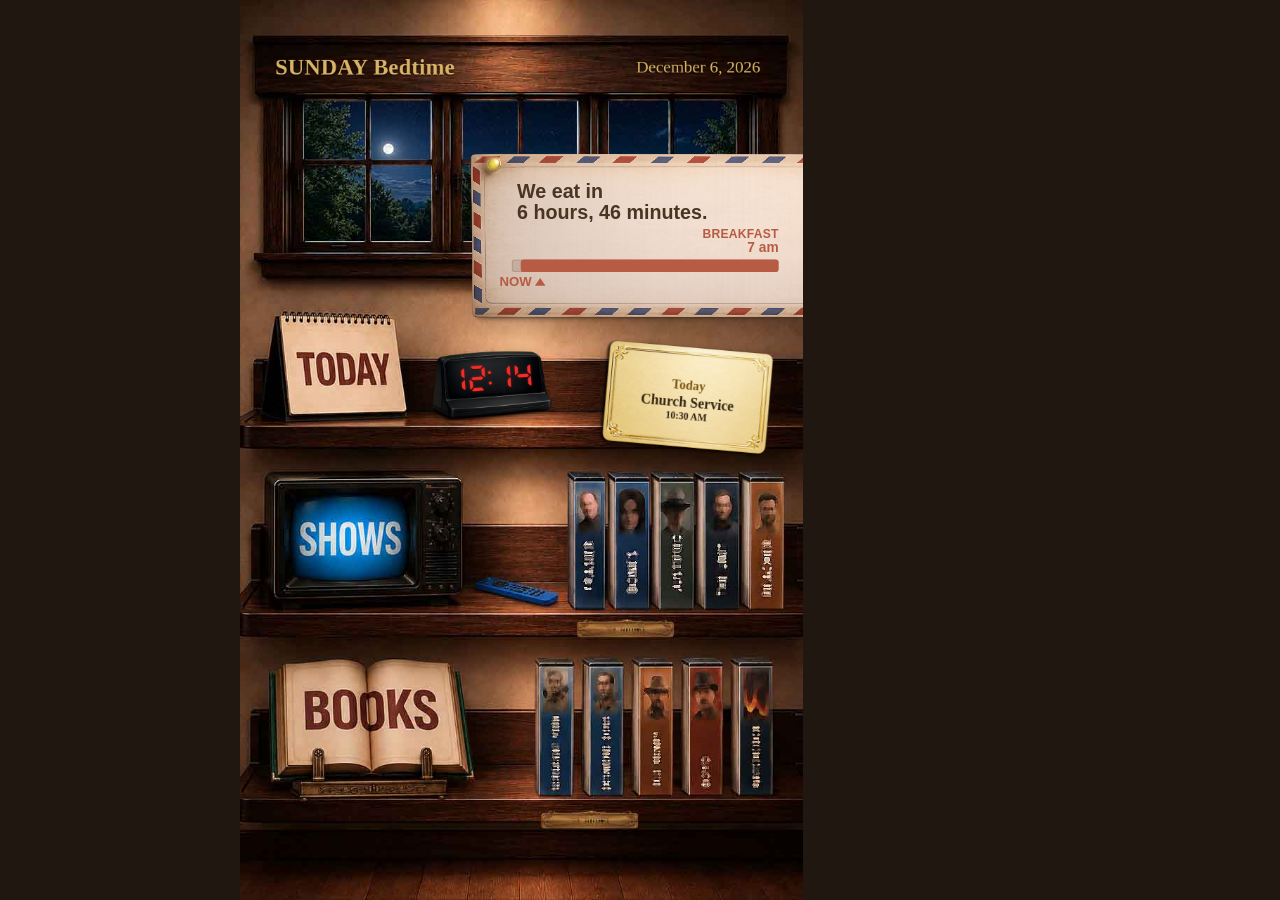
==== index.html @ d8e16e85 "Improve reader gestures and idle return" ====
<!doctype html>
<html lang="en">
  <head>
    <meta charset="UTF-8" />
    <meta name="viewport" content="width=device-width, initial-scale=1.0" />
    <meta name="robots" content="noindex, nofollow" />
    <meta name="theme-color" content="#2a1710" />
    <title>David's Things</title>
    <link rel="manifest" href="./manifest.webmanifest" />
    <script>
      (function () {
        var params = new URLSearchParams(window.location.search);
        var requested = params.get("perf");
        var stored = "";
        try {
          stored = window.localStorage.getItem("davidsShelves.perfMode") || "";
          if (requested === "lite" || requested === "full") {
            stored = requested;
            window.localStorage.setItem("davidsShelves.perfMode", requested);
          }
        } catch (error) {
          stored = requested || "";
        }

        var memory = navigator.deviceMemory || 0;
        var userAgent = navigator.userAgent || "";
        var lowPowerDevice =
          (memory > 0 && memory <= 2) ||
          /Silk|KFTT|KF[A-Z0-9]+|K102|Android 4|Android 5/i.test(userAgent);
        var mode = stored || (lowPowerDevice ? "lite" : "full");

        window.KIOSK_PERF_MODE = mode;
        document.documentElement.dataset.perf = mode;
        if (mode === "lite") document.documentElement.classList.add("perf-lite");
      })();
    </script>

    <!--
      David's Things
      ===============

      Portrait tablet companion app.

      Local development:
        python3 -m http.server 8000
        http://localhost:8000

      Debug time:
        http://localhost:8000/?debugNow=2026-03-04T10:20:00
    -->

    <link rel="stylesheet" href="./css/layout.css?v=assets-20260605-1" />
    <link rel="stylesheet" href="./css/text.css?v=assets-20260605-1" />
    <link rel="stylesheet" href="./css/reader.css?v=assets-20260612-2" />
    <script>
      window.KIOSK = window.KIOSK || {};
      window.KIOSK.commsMode = "OFFSITE";
      window.KIOSK.vm = {
        proxyEndpoint: "/.netlify/functions/voice-monkey",
      };
    </script>
  </head>
  <body>
    <div id="app-shell">
      <div id="tv-stage" data-home="true" aria-label="David's Things tablet app">
        <main id="app-main" aria-live="polite"></main>

        <aside id="meal-timer" aria-label="Next meal">
          <div id="meal-message">Lunch is next.</div>
          <div id="meal-progress-group">
            <div id="meal-name">LUNCH</div>
            <div id="meal-target-label">12 pm</div>
            <div id="meal-bar-track">
              <div id="meal-bar-fill"></div>
              <div id="meal-now-marker" aria-hidden="true">
                <span>NOW</span>
                <i></i>
              </div>
            </div>
          </div>
        </aside>
      </div>
    </div>

    <script type="module" src="./js/main.js?v=assets-20260612-2"></script>
    <script>
      if (
        "serviceWorker" in navigator &&
        /^(localhost|127\.0\.0\.1|0\.0\.0\.0)$/.test(window.location.hostname)
      ) {
        window.addEventListener("load", () => {
          navigator.serviceWorker.getRegistrations().then((registrations) => {
            registrations.forEach((registration) => registration.unregister());
          });
          if (window.caches) {
            caches.keys().then((keys) => {
              keys
                .filter((key) => key.startsWith("davids-shelves-"))
                .forEach((key) => caches.delete(key));
            });
          }
        });
      } else if ("serviceWorker" in navigator) {
        window.addEventListener("load", () => {
          navigator.serviceWorker.register("./sw.js").catch((error) => {
            console.warn("Service worker registration failed.", error);
          });
        });
      }
    </script>
  </body>
</html>
---- css/layout.css ----
:root {
  --stage-width: 800;
  --stage-height: 1280;
  --page-pad: 42px;
  --paper: #f8f2df;
  --paper-shadow: 0 18px 36px rgba(72, 52, 31, 0.18);
  --wood: #8b5c34;
  --wood-dark: #5b351c;
  --ink: #1e1b16;
  --muted-ink: #655c50;
  --blue-ink: #284d81;
  --red-ink: #ba2d24;
  --green-ink: #3a7a4b;
}

* {
  box-sizing: border-box;
}

html,
body {
  width: 100%;
  height: 100%;
  margin: 0;
  overflow: hidden;
}

body {
  background: #201810;
}

button {
  border: 0;
  cursor: pointer;
  -webkit-tap-highlight-color: transparent;
}

button:disabled {
  cursor: default;
  opacity: 0.45;
}

#app-shell {
  width: 100vw;
  height: 100vh;
  display: grid;
  place-items: center;
  overflow: hidden;
}

#tv-stage {
  position: relative;
  width: calc(var(--stage-width) * 1px);
  height: calc(var(--stage-height) * 1px);
  overflow: hidden;
  transform-origin: top left;
  background:
    radial-gradient(
      circle at 22% 0%,
      rgba(255, 255, 255, 0.44),
      transparent 34%
    ),
    linear-gradient(180deg, #d9c29e 0%, #bd8753 48%, #7e4d2a 100%);
}

#tv-stage::before {
  content: "";
  position: absolute;
  inset: 0;
  background:
    linear-gradient(
      90deg,
      rgba(255, 255, 255, 0.08),
      transparent 18%,
      rgba(73, 42, 18, 0.11) 62%,
      transparent
    ),
    repeating-linear-gradient(
      90deg,
      rgba(83, 48, 23, 0.08) 0 2px,
      transparent 2px 86px
    );
  opacity: 0.58;
  pointer-events: none;
}

#tv-stage[data-home="true"] {
  background: #201810;
}

#tv-stage[data-home="true"]::before,
#tv-stage[data-image-shell="true"]::before {
  content: none;
}

#app-main {
  position: absolute;
  inset: 0;
  overflow: hidden;
  transform-origin: center;
  will-change: transform, opacity;
}

.app-layer {
  position: absolute;
  inset: 0;
}

.app-layer[hidden] {
  display: none;
}

.home-layer {
  z-index: 1;
}

.home-layer[aria-hidden="true"] {
  pointer-events: none;
}

.shelf-layer {
  z-index: 10;
}

.take-off-layer-slot {
  z-index: 30;
}

.handoff-layer {
  z-index: 40;
}

.reader-layer {
  position: absolute;
  inset: 0;
  z-index: 50;
  pointer-events: auto;
}

#tv-stage[data-reader="true"] .shelf-layer,
#tv-stage[data-reader="true"] .take-off-layer-slot {
  pointer-events: none;
}

#app-main.view-transition-out {
  animation: viewFadeOut 120ms cubic-bezier(0.4, 0, 0.2, 1) forwards;
}

#app-main.view-transition-in {
  animation: viewFadeIn 180ms cubic-bezier(0.16, 1, 0.3, 1) both;
}

#app-main.view-transition-in.view-transition-to-shelf {
  animation-name: viewZoomToShelf;
}

#app-main.view-transition-in.view-transition-to-home {
  animation-name: viewZoomToHome;
}

.screen {
  position: absolute;
  inset: 0;
  padding: var(--page-pad);
}

.home-screen {
  padding: 0;
}

.home-main-image {
  position: absolute;
  inset: 0;
  display: block;
  width: 100%;
  height: 100%;
  object-fit: contain;
  object-position: center;
  user-select: none;
  -webkit-user-drag: none;
}

.home-date-readout {
  position: absolute;
  left: 50px;
  top: 70px;
  z-index: 1;
  width: 470px;
  min-height: 49px;
  display: flex;
  flex-direction: row;
  align-items: center;
  justify-content: flex-start;
  padding: 0;
  transform: none;
  border-radius: 3px;
  background: rgba(0, 0, 0, 0);
  color: #d8b367;
  text-align: left;
  text-shadow: 0 2px 3px rgba(0, 0, 0, 0.65);
  pointer-events: none;
  white-space: nowrap;
}

.home-date-readout-right {
  right: 60px;
  left: auto;
  width: 240px;
  justify-content: flex-end;
  text-align: right;
}

.home-date-readout strong {
  display: block;
  max-width: 100%;
  overflow: hidden;
  font-family: Georgia, "Times New Roman", serif;
  font-size: 32px;
  line-height: 1;
  font-weight: 800;
  letter-spacing: 0.01em;
  text-overflow: ellipsis;
  white-space: nowrap;
}

.home-date-readout strong span {
  text-transform: uppercase;
}

.home-date-readout small {
  display: block;
  margin-top: 0;
  max-width: 100%;
  overflow: hidden;
  font-family: Georgia, "Times New Roman", serif;
  font-size: 24px;
  line-height: 1;
  font-weight: 500;
  letter-spacing: 0;
  text-overflow: ellipsis;
  white-space: nowrap;
}

.home-today-object-layer {
  position: absolute;
  left: 0;
  top: 0;
  z-index: 2;
  width: 800px;
  height: 1280px;
  pointer-events: none;
}

.home-today-clock,
.home-today-special-card,
.home-today-menu-card {
  position: absolute;
  user-select: none;
}

.home-today-clock {
  left: 266px;
  top: 488px;
  width: 181px;
  height: 117px;
  filter: drop-shadow(0 7px 9px rgba(14, 7, 4, 0.42));
}

.home-today-clock > img,
.home-today-special-card > img,
.home-today-menu-card > img {
  display: block;
  width: 100%;
  height: 100%;
  -webkit-user-drag: none;
}

.home-today-clock-display {
  position: absolute;
  left: 20px;
  right: 22px;
  top: 23px;
  display: grid;
  place-items: center;
  height: 52px;
  overflow: hidden;
  transform: skewX(-5deg) rotate(-4deg);
  transform-origin: center;
}

.home-today-clock-text {
  color: #f02d28;
  font-family: var(--font-led);
  font-size: 36px;
  line-height: 1;
  font-weight: 700;
  letter-spacing: 0;
  text-shadow:
    0 0 4px rgba(238, 34, 28, 0.5),
    0 1px 1px rgba(0, 0, 0, 0.86);
  transform: skewX(5deg);
}

.home-today-special-card {
  left: 512px;
  top: 488px;
  width: 249px;
  height: 161px;
  transform: rotate(5deg);
  filter: drop-shadow(0 5px 7px rgba(39, 21, 10, 0.28));
}

.home-today-special-content {
  position: absolute;
  inset: 19px 25px 17px;
  display: flex;
  flex-direction: column;
  justify-content: center;
  min-width: 0;
  color: #342512;
  font-family: Georgia, "Times New Roman", serif;
  text-align: center;
}

.home-today-special-content h2 {
  margin: 0 0 6px;
  color: #7b5613;
  font-size: 18px;
  line-height: 1;
  font-weight: 800;
}

.home-today-special-content strong {
  display: block;
  overflow-wrap: anywhere;
  font-size: 20px;
  line-height: 0.98;
  font-weight: 900;
  text-wrap: balance;
}

.home-today-special-content span {
  margin-top: 3px;
  font-size: 14px;
  line-height: 1;
  font-weight: 800;
}

.home-today-menu-card {
  left: 460px;
  top: 478px;
  width: 365px;
  height: 240px;
  transform: rotate(-3deg);
  filter: drop-shadow(18px 40px 24px rgba(20, 9, 3, 0.6))
    drop-shadow(0 6px 8px rgba(28, 16, 8, 0.6));
}

.home-today-object-layer[data-has-special="true"] .home-today-menu-card {
  display: none;
}

.home-today-menu-content {
  position: absolute;
  inset: 23px 35px 36px;
  display: flex;
  flex-direction: column;
  justify-content: center;
  min-width: 0;
  color: #342512;
  font-family: var(--font-serif);
  text-align: center;
}

.home-today-menu-content h2 {
  margin: 0 0 12px;
  color: #6f9fbd;
  font-size: 30px;
  line-height: 1;
  font-weight: 700;
}

.home-today-meal-list {
  display: grid;
  gap: 7px;
}

.home-today-meal-line {
  position: relative;
  display: grid;
  grid-template-columns: max-content max-content;
  align-items: baseline;
  justify-content: center;
  column-gap: 22px;
  min-width: 0;
  color: #373026;
  text-align: left;
}

.home-today-meal-line[data-next="true"] {
  color: #9a2d22;
}

.home-today-meal-line strong,
.home-today-meal-line span {
  overflow: hidden;
  font-size: 22px;
  line-height: 1;
  font-weight: 700;
  text-overflow: ellipsis;
  white-space: nowrap;
}

.home-today-meal-line span {
  text-align: right;
  text-transform: lowercase;
}

.home-today-next-meal-flag {
  position: absolute;
  left: -69px;
  top: calc(50% + 3px);
  width: 136px;
  height: auto;
  transform: translateY(-50%);
  filter: drop-shadow(0 3px 4px rgba(49, 29, 12, 0.22));
  user-select: none;
  -webkit-user-drag: none;
}

.shelf-image-screen {
  padding: 0;
}

#tv-stage:not([data-home="true"]) .home-date-readout {
  display: none;
}

.shelf-zoom-image {
  position: absolute;
  inset: 0;
  display: block;
  width: 100%;
  height: 100%;
  object-fit: contain;
  object-position: center;
  user-select: none;
  -webkit-user-drag: none;
}

.shelf-strip-screen {
  overflow: hidden;
}

.shelf-strip-window {
  position: absolute;
  inset: 0;
  overflow-x: auto;
  overflow-y: hidden;
  overscroll-behavior-x: contain;
  scrollbar-width: none;
  touch-action: pan-x;
}

.shelf-strip-window::-webkit-scrollbar {
  display: none;
}

.shelf-strip-track {
  position: relative;
  display: flex;
  width: max-content;
  height: 100%;
}

.shelf-strip-image {
  flex: 0 0 800px;
  display: block;
  width: 800px;
  height: 1280px;
  object-fit: contain;
  object-position: center;
  user-select: none;
  -webkit-user-drag: none;
}

.shelf-strip-image + .shelf-strip-image {
  margin-left: -1px;
}

.front-shelf-layer {
  position: absolute;
  inset: 0;
  z-index: 2;
  pointer-events: none;
}

.front-shelf-media {
  padding: 0;
  border: 0;
  background: transparent;
  appearance: none;
  -webkit-appearance: none;
}

.front-shelf-media:focus,
.front-shelf-media:focus-visible {
  outline: none;
}

.front-shelf-media > .media-svg,
.front-shelf-media > .media-overlay {
  pointer-events: none;
}

.media-object {
  position: relative;
  width: var(--media-width);
  height: var(--media-height);
}

.media-svg,
.media-overlay {
  position: absolute;
  inset: 0;
  width: 100%;
  height: 100%;
  pointer-events: none;
}

.media-artLayer {
  z-index: 1;
}

.media-titleLayer {
  z-index: 2;
}

.media-titleText {
  color: #fff6df;
  fill: #fff6df;
  font-family: "Bebas Neue", "Oswald", "Anton", "Impact", sans-serif;
  font-weight: 900;
  letter-spacing: 0.04em;
  text-transform: uppercase;
  text-shadow: 0 3px 6px rgba(0, 0, 0, 0.86);
}

.media-overlay {
  z-index: 3;
  display: block;
  object-fit: contain;
  user-select: none;
  -webkit-user-drag: none;
}

.media-front-item {
  position: absolute;
  left: var(--media-x);
  top: var(--media-y);
  z-index: 5;
  width: var(--media-width);
  height: var(--media-height);
  transform: rotate(var(--media-rotation));
  filter: drop-shadow(22px 28px 24px rgba(28, 15, 8, 0.42));
  pointer-events: none;
}

.media-front-item.front-shelf-media {
  cursor: pointer;
  filter: drop-shadow(14px 18px 16px rgba(26, 12, 5, 0.4));
  pointer-events: auto;
}

.media-front-item.front-shelf-media[data-highlighted="true"] {
  filter:
    drop-shadow(0 0 0 #f0d257)
    drop-shadow(0 0 13px rgba(240, 210, 87, 0.95))
    drop-shadow(14px 18px 16px rgba(26, 12, 5, 0.4));
}

.take-off-layer .media-front-item {
  cursor: pointer;
  pointer-events: auto;
}

.today-object-layer {
  position: absolute;
  left: 1600px;
  top: 0;
  width: 4000px;
  height: 1280px;
  pointer-events: none;
}

.today-led-clock,
.dementia-clock-object,
.today-menu-card,
.today-special-card {
  position: absolute;
  z-index: 1;
  filter: drop-shadow(0 13px 18px rgba(39, 21, 10, 0.32));
}

.today-led-clock {
  left: 1500px;
  top: 630px;
  width: 660px;
  height: 426px;
}

.today-led-clock > img,
.today-menu-card > img,
.today-special-card > img {
  position: absolute;
  inset: 0;
  display: block;
  width: 100%;
  height: 100%;
  user-select: none;
  -webkit-user-drag: none;
}

.today-led-clock-display {
  position: absolute;
  left: 54px;
  right: 60px;
  top: 77px;
  display: grid;
  place-items: center;
  height: 202px;
  overflow: hidden;
  transform: skewX(-5deg) rotate(-4deg);
  transform-origin: center;
}

.today-led-clock-text {
  color: #e92924;
  text-shadow:
    0 0 10px rgba(238, 34, 28, 0.42),
    0 2px 2px rgba(0, 0, 0, 0.86);
  font-family: var(--font-led);
  font-size: 134px;
  line-height: 1;
  font-weight: 700;
  letter-spacing: 0;
  transform: skewX(5deg);
}

.today-menu-card {
  left: 70px;
  top: 478px;
  width: 806px;
  height: 530px;
  transform: rotate(-2deg);
}

.today-object-layer[data-has-special="false"] .today-menu-card {
  left: 70px;
}

.today-object-layer[data-has-special="false"] .today-led-clock {
  left: 940px;
}

.dementia-clock-object {
  left: 2280px;
  top: 420px;
  width: 760px;
  height: 551px;
  padding: 13px;
  border-radius: 28px;
  background: #222;
  transform: rotate(3deg);
  box-shadow: 0 18px 40px rgba(0, 0, 0, 0.35);
}

.today-object-layer[data-has-special="false"] .dementia-clock-object {
  left: 1740px;
}

.dementia-clock-screen {
  position: relative;
  height: 100%;
  overflow: hidden;
  border: 3px solid #0b0b0b;
  border-radius: 18px;
  display: grid;
  grid-template-rows: 23% 19% 40% 18%;
  background: #f4f0ea;
  font-family: Arial, Helvetica, sans-serif;
}

.dementia-clock-weekday {
  display: grid;
  place-items: center;
  padding-top: 0.02em;
  background: #e80012;
  color: #fff;
  font-size: 72px;
  line-height: 0.9;
  font-weight: 900;
  letter-spacing: 0.015em;
  text-transform: uppercase;
  white-space: nowrap;
}

.dementia-clock-period {
  display: grid;
  place-items: start center;
  padding-top: 17px;
  color: #000;
  font-size: 44px;
  line-height: 1;
  font-weight: 900;
  letter-spacing: 0.035em;
  text-transform: uppercase;
}

.dementia-clock-time-row {
  position: relative;
  overflow: hidden;
  color: #000;
}

.dementia-clock-time-main {
  position: absolute;
  left: 81px;
  bottom: 60px;
  display: flex;
  align-items: flex-end;
  font-weight: 900;
  line-height: 0.78;
  letter-spacing: -0.075em;
  white-space: nowrap;
}

.dementia-clock-time {
  font-size: 194px;
}

.dementia-clock-ampm {
  margin-bottom: 17px;
  margin-left: 32px;
  font-size: 80px;
  line-height: 0.9;
  font-weight: 900;
  letter-spacing: -0.02em;
}

.dementia-clock-sky-icon {
  position: absolute;
  left: 70%;
  top: 180px;
  display: none;
  width: 95px;
  height: 95px;
}

.dementia-clock-sky-icon.is-visible {
  display: block;
}

.dementia-clock-sun circle {
  fill: #e4a51e;
  stroke: #fff;
  stroke-width: 3;
}

.dementia-clock-sun g {
  stroke: #e4a51e;
  stroke-width: 5.5;
  stroke-linecap: round;
}

.dementia-clock-moon path {
  fill: #e4a51e;
  stroke: #fff;
  stroke-width: 3;
}

.dementia-clock-date {
  display: grid;
  grid-template-columns: max-content max-content max-content;
  align-items: center;
  justify-content: center;
  gap: 20px;
  padding: 0 44px;
  background: #236ad6;
  color: #fff;
  font-weight: 900;
  line-height: 1;
  text-transform: uppercase;
}

.dementia-clock-month {
  font-size: 42px;
  letter-spacing: 0.03em;
}

.dementia-clock-day,
.dementia-clock-year {
  font-size: 40px;
  letter-spacing: 0.02em;
}

.today-special-card {
  left: 900px;
  top: 544px;
  width: 656px;
  height: 422px;
  transform: rotate(5deg) scale(0.935);
  transform-origin: center;
}

.today-card-content {
  position: absolute;
  inset: 108px 140px 96px;
  display: flex;
  flex-direction: column;
  justify-content: center;
  min-width: 0;
  color: #2f261c;
  text-align: center;
}

.today-menu-card .today-card-content {
  inset: 47px 83px 90px;
}

.today-special-card .today-card-content {
  inset: 62px 76px 52px;
}

.today-card-content h2 {
  margin: 0 0 36px;
  color: #6f9fbd;
  font-family: var(--font-serif);
  font-size: 65px;
  line-height: 1;
  font-weight: 700;
}

.today-special-card .today-card-content h2 {
  color: #7b5613;
  font-size: 60px;
  margin-bottom: 20px;
}

.today-meal-list {
  display: grid;
  gap: 28px;
}

.today-meal-line {
  position: relative;
  display: grid;
  grid-template-columns: max-content max-content;
  align-items: baseline;
  justify-content: center;
  column-gap: 46px;
  min-width: 0;
  color: #373026;
  text-align: left;
}

.today-meal-line[data-next="true"] {
  color: #9a2d22;
}

.today-next-meal-flag {
  position: absolute;
  left: -150px;
  top: calc(50% + 5px);
  width: 300px;
  height: auto;
  transform: translateY(-50%);
  filter: drop-shadow(0 5px 6px rgba(49, 29, 12, 0.28));
  user-select: none;
  -webkit-user-drag: none;
}

.today-card-content > strong {
  display: block;
  color: #3a2b18;
  font-family: var(--font-serif);
  font-size: 34px;
  line-height: 1.02;
  font-weight: 700;
  overflow-wrap: anywhere;
  text-wrap: balance;
}

.today-card-content > span,
.today-card-content > p {
  margin: 10px 0 0;
  color: #523d20;
  font-size: 24px;
  line-height: 1.05;
  font-weight: 800;
}

.today-special-card .today-card-content > strong {
  font-size: 52px;
  line-height: 0.98;
}

.today-special-card .today-card-content > span,
.today-special-card .today-card-content > p {
  margin-top: 17px;
  font-size: 43px;
}

.shows-section-plate,
.books-section-plate {
  position: absolute;
  top: 1085px;
  z-index: 2;
  width: 705px;
  height: 150px;
  display: grid;
  place-items: center;
  padding: 41px 93px 25px;
  background: url("../assets/objects/plate-section.png") center / 100% 100%
    no-repeat;
  transform: scale(1.3);
  transform-origin: left top;
  pointer-events: none;
}

.shows-section-plate span,
.books-section-plate span {
  display: block;
  max-width: 100%;
  overflow: hidden;
  color: #2f170b;
  font-family: Georgia, "Times New Roman", serif;
  font-size: 44px;
  line-height: 1;
  font-weight: 700;
  letter-spacing: 0;
  text-align: center;
  text-overflow: ellipsis;
  text-transform: uppercase;
  white-space: nowrap;
  text-shadow:
    0 1px 0 rgba(255, 222, 138, 0.5),
    0 -1px 0 rgba(75, 38, 11, 0.46);
}

.shelf-scroll-label {
  position: absolute;
  left: 1200px;
  bottom: 146px;
  z-index: 1;
  transform: translateX(-50%);
  color: #fcd3b1;
  text-shadow: 0 3px 6px rgba(0, 0, 0, 0.8);
  font-size: 36px;
  line-height: 1;
  font-weight: 800;
  letter-spacing: 0;
  pointer-events: none;
}

.shelf-back-zone {
  position: absolute;
  left: 26px;
  top: 24px;
  z-index: 2;
  min-width: 126px;
  min-height: 62px;
  padding: 0 22px;
  border: 0;
  border-radius: 6px;
  background: rgba(39, 22, 12, 0.72);
  color: #fcd3b1;
  box-shadow: 0 4px 10px rgba(0, 0, 0, 0.42);
  font-size: 25px;
  line-height: 1;
  font-weight: 900;
  letter-spacing: 0;
  appearance: none;
  -webkit-appearance: none;
}

.shelf-back-zone:focus,
.shelf-back-zone:focus-visible {
  outline: 3px solid rgba(252, 211, 177, 0.72);
  outline-offset: 3px;
}

.home-tap-zone {
  position: absolute;
  z-index: 10;
  display: block;
  touch-action: none;
  padding: 0;
  border: 0;
  border-radius: 0;
  background: transparent;
  color: transparent;
  appearance: none;
  -webkit-appearance: none;
}

.home-tap-zone:focus,
.home-tap-zone:focus-visible {
  outline: none;
}

.today-tap-zone {
  left: 0;
  top: 445px;
  width: 800px;
  height: 195px;
}

.shows-tap-zone {
  left: 0;
  top: 672px;
  width: 800px;
  height: 210px;
}

.books-tap-zone {
  left: 0;
  top: 944px;
  width: 800px;
  height: 220px;
}

.take-off-layer {
  position: absolute;
  inset: 0;
  z-index: 80;
  animation: takeOffLayerIn 180ms cubic-bezier(0.16, 1, 0.3, 1) both;
}

.take-off-layer.take-off-exiting {
  animation: takeOffLayerOut 120ms cubic-bezier(0.4, 0, 0.2, 1) forwards;
}

.shelf-dim {
  position: absolute;
  inset: 0;
  background: rgba(11, 8, 5, 0.7);
}

.take-off-media-shell {
  position: absolute;
  inset: 0;
}

.take-off-actions {
  position: absolute;
  left: 0;
  right: 0;
  bottom: 58px;
  z-index: 30;
  display: flex;
  justify-content: center;
  gap: 22px;
  animation: takeOffActionsIn 180ms cubic-bezier(0.16, 1, 0.3, 1) both;
}

.take-off-media-shell .media-front-item {
  z-index: 24;
  animation: takeOffCaseIn 180ms cubic-bezier(0.16, 1, 0.3, 1) both;
}

.take-off-exiting .take-off-media-shell .media-front-item {
  animation: takeOffCaseOut 120ms cubic-bezier(0.4, 0, 0.2, 1) forwards;
}

.take-off-exiting .take-off-actions {
  animation: takeOffActionsOut 120ms cubic-bezier(0.4, 0, 0.2, 1) forwards;
}

.taken-card {
  position: relative;
  width: 590px;
  min-height: 690px;
  display: flex;
  flex-direction: column;
  justify-content: end;
  gap: 18px;
  padding: 54px 46px 44px;
  border-radius: 7px;
  color: #fff8ec;
  box-shadow: 0 32px 60px rgba(20, 12, 7, 0.4);
}

.book-cover {
  background:
    linear-gradient(180deg, rgba(255, 255, 255, 0.16), transparent 28%),
    linear-gradient(145deg, #7a3e2c, #3b2118);
}

.movie-cover {
  background:
    linear-gradient(180deg, rgba(255, 255, 255, 0.13), transparent 28%),
    linear-gradient(145deg, #283b52, #101821);
}

.cover-actions {
  display: flex;
  gap: 18px;
  flex-wrap: wrap;
  margin-top: 28px;
}

.primary-action,
.secondary-action {
  min-width: 178px;
  min-height: 78px;
  padding: 18px 24px;
  border-radius: 8px;
}

.icon-action {
  display: inline-flex;
  align-items: center;
  justify-content: center;
  gap: 14px;
}

.action-icon {
  width: 37px;
  height: 37px;
  fill: none;
  stroke: currentColor;
  stroke-width: 4;
  stroke-linecap: round;
  stroke-linejoin: round;
  flex: 0 0 auto;
}

.primary-action {
  background: #2d6744;
  color: #fff;
}

.secondary-action {
  background: #f2e3c2;
  color: #2b2118;
  box-shadow: inset 0 0 0 3px rgba(63, 44, 25, 0.16);
}

.handoff-screen {
  overflow: hidden;
  background: #120d09;
}

.handoff-shelf-backdrop {
  position: absolute;
  inset: 0;
  z-index: 0;
  filter: brightness(0.34) saturate(0.7);
}

.handoff-shelf-backdrop .shelf-image-screen {
  position: absolute;
  inset: 0;
}

.handoff-shelf-backdrop .shelf-back-zone,
.handoff-shelf-backdrop .scroll-label {
  display: none;
}

.handoff-shelf-backdrop::after {
  content: "";
  position: absolute;
  inset: 0;
  background: rgba(0, 0, 0, 0.34);
}

.handoff-card {
  position: absolute;
  left: 46px;
  top: 252px;
  z-index: 20;
  width: 708px;
  height: 790px;
}

.handoff-note {
  position: relative;
  width: 100%;
  height: 620px;
  transform: rotate(-8deg);
  transform-origin: center;
  filter: drop-shadow(0 18px 24px rgba(0, 0, 0, 0.34));
}

.handoff-post-it {
  position: absolute;
  inset: 0;
  width: 100%;
  height: 100%;
  object-fit: fill;
  user-select: none;
  -webkit-user-drag: none;
}

.handoff-content {
  position: relative;
  z-index: 1;
  height: 100%;
  display: flex;
  flex-direction: column;
  justify-content: center;
  padding: 22px 86px 132px;
}

.handoff-put-back {
  position: absolute;
  right: 78px;
  top: 645px;
  z-index: 22;
}

.video-launch-debug {
  position: absolute;
  left: 0;
  right: 0;
  bottom: 0;
  z-index: 80;
  min-height: 96px;
  padding: 18px 28px;
  background: #050505;
  color: #f7e6a0;
  font-family: ui-monospace, SFMono-Regular, Menlo, Consolas, monospace;
  font-size: 20px;
  line-height: 1.35;
  overflow-wrap: anywhere;
  box-shadow: 0 -8px 18px rgba(0, 0, 0, 0.35);
}

#meal-timer {
  position: absolute;
  right: -54px;
  top: 210px;
  z-index: 30;
  --meal-status-color: #b75b45;
  width: 560px;
  aspect-ratio: 1360 / 615;
  padding: 48px 88px 46px 78px;
  background: transparent;
  color: #342216;
  filter: drop-shadow(0 14px 20px rgba(37, 20, 10, 0.3));
  isolation: isolate;
}

#meal-timer[data-urgent="true"] {
  --meal-status-color: #ff1f18;
}

#meal-timer::before {
  content: "";
  position: absolute;
  inset: 0;
  z-index: -1;
  transform: translateX(25px);
  background: url("../assets/objects/card-urgent.png") center / 100% 100%
    no-repeat;
  pointer-events: none;
}

#meal-timer::after {
  content: "";
  position: absolute;
  left: 51px;
  top: 9px;
  z-index: 1;
  width: 30px;
  height: 30px;
  border-radius: 50%;
  background: radial-gradient(
    circle,
    rgba(255, 234, 2, 0.9) 0%,
    rgba(223, 184, 117, 0.55) 42%,
    rgba(226, 165, 56, 0) 72%
  );
  mix-blend-mode: screen;
  pointer-events: none;
  animation: urgentPinGlow 1.4s ease-in-out infinite;
}

#meal-timer[data-urgent="true"]::after {
  background: radial-gradient(
    circle,
    rgba(255, 50, 38, 1) 0%,
    rgba(231, 12, 0, 0.82) 42%,
    rgba(231, 12, 0, 0) 76%
  );
  animation: urgentPinRedFlash 0.8s ease-in-out infinite;
}

#meal-timer.alert-card-exiting {
  animation: alertCardExit 260ms ease-in forwards;
}

#meal-timer.alert-card-hidden {
  transform: translateX(620px);
  opacity: 0.96;
  pointer-events: none;
}

#meal-timer.alert-card-entering {
  animation: alertCardEnter 260ms ease-out both;
}

#meal-progress-group {
  margin-left: -112px;
  transform: translateY(-2px) scale(0.75);
  transform-origin: top right;
}

#meal-name {
  text-align: right;
}

#meal-target-label {
  display: block;
  margin-top: 1px;
  color: var(--meal-status-color);
  font-size: 26px;
  line-height: 1;
  font-weight: 900;
  text-align: right;
  text-transform: lowercase;
}

#meal-bar-track {
  position: relative;
  height: 24px;
  margin-top: 10px;
  border-radius: 6px;
  overflow: visible;
  background: rgba(92, 66, 43, 0.16);
  box-shadow: inset 0 0 0 2px rgba(80, 49, 28, 0.16);
}

#meal-bar-fill {
  position: absolute;
  right: 0;
  top: 0;
  bottom: 0;
  width: 100%;
  min-width: 0;
  border-radius: 6px;
  background: var(--meal-status-color);
  transition: width 700ms ease;
}

#meal-now-marker {
  position: absolute;
  left: clamp(54px, var(--meal-now-percent, 0%), calc(100% - 10px));
  top: 100%;
  display: flex;
  align-items: center;
  gap: 6px;
  margin-top: 6px;
  color: var(--meal-status-color);
  font-size: 25px;
  line-height: 1;
  font-weight: 900;
  transform: translateX(calc(-100% + 10px));
  transition: left 700ms ease;
}

#meal-now-marker i {
  display: block;
  width: 0;
  height: 0;
  border-right: 10px solid transparent;
  border-left: 10px solid transparent;
  border-bottom: 15px solid var(--meal-status-color);
}

#meal-message {
  margin: 0 0 8px 22px;
  text-align: left;
  white-space: pre-line;
}

#meal-timer[data-rest="true"] #meal-bar-track {
  display: none;
}

#meal-timer[data-eating="true"] #meal-bar-track {
  display: none;
}

#meal-timer[data-rest="true"] #meal-target-label {
  display: none;
}

#meal-timer[data-rest="true"] #meal-message {
  margin-bottom: 6px;
}

@keyframes shelfExpand {
  from {
    transform: scale(0.982);
    opacity: 0.85;
  }
  to {
    transform: scale(1);
    opacity: 1;
  }
}

@keyframes alertCardExit {
  from {
    transform: translateX(0);
    opacity: 1;
  }
  to {
    transform: translateX(620px);
    opacity: 0.96;
  }
}

@keyframes alertCardEnter {
  from {
    transform: translateX(620px);
    opacity: 0.96;
  }
  to {
    transform: translateX(0);
    opacity: 1;
  }
}

@keyframes viewFadeOut {
  from {
    opacity: 1;
    transform: scale(1);
  }
  to {
    opacity: 0.62;
    transform: scale(0.992);
  }
}

@keyframes viewFadeIn {
  from {
    opacity: 0.62;
    transform: scale(1.006);
  }
  to {
    opacity: 1;
    transform: scale(1);
  }
}

@keyframes viewZoomToShelf {
  from {
    opacity: 0.58;
    transform: scale(0.965);
  }
  to {
    opacity: 1;
    transform: scale(1);
  }
}

@keyframes viewZoomToHome {
  from {
    opacity: 0.58;
    transform: scale(1.035);
  }
  to {
    opacity: 1;
    transform: scale(1);
  }
}

@keyframes takeOffLayerIn {
  from {
    opacity: 0.58;
  }
  to {
    opacity: 1;
  }
}

@keyframes takeOffLayerOut {
  from {
    opacity: 1;
  }
  to {
    opacity: 0.62;
  }
}

@keyframes urgentPinGlow {
  0%,
  100% {
    opacity: 0.28;
    transform: scale(0.78);
    filter: blur(1px);
  }
  50% {
    opacity: 0.92;
    transform: scale(1.28);
    filter: blur(2px);
  }
}

@keyframes urgentPinRedFlash {
  0%,
  100% {
    opacity: 0.45;
    transform: scale(0.88);
    filter: blur(1px) drop-shadow(0 0 2px rgba(255, 0, 0, 0.55));
  }
  50% {
    opacity: 1;
    transform: scale(1.42);
    filter: blur(2px) drop-shadow(0 0 10px rgba(255, 0, 0, 0.92));
  }
}

@keyframes takeOffCaseIn {
  from {
    opacity: 0.58;
    transform: translateY(34px) scale(0.965) rotate(var(--media-rotation));
  }
  to {
    opacity: 1;
    transform: translateY(0) scale(1) rotate(var(--media-rotation));
  }
}

@keyframes takeOffCaseOut {
  from {
    opacity: 1;
    transform: translateY(0) scale(1) rotate(var(--media-rotation));
  }
  to {
    opacity: 0.62;
    transform: translateY(24px) scale(0.992) rotate(var(--media-rotation));
  }
}

@keyframes takeOffActionsIn {
  from {
    opacity: 0.58;
    transform: translateY(18px);
  }
  to {
    opacity: 1;
    transform: translateY(0);
  }
}

@keyframes takeOffActionsOut {
  from {
    opacity: 1;
    transform: translateY(0);
  }
  to {
    opacity: 0.62;
    transform: translateY(12px);
  }
}

/* Low-power tablets keep the same object model but avoid expensive GPU work. */
html.perf-lite #app-main {
  will-change: auto;
}

html.perf-lite .media-front-item,
html.perf-lite .home-today-clock,
html.perf-lite .home-today-special-card,
html.perf-lite .home-today-menu-card,
html.perf-lite .today-led-clock,
html.perf-lite .dementia-clock-object,
html.perf-lite .today-menu-card,
html.perf-lite .today-special-card,
html.perf-lite .section-plate,
html.perf-lite #meal-timer,
html.perf-lite .handoff-note {
  filter: none !important;
}

html.perf-lite .shelf-strip-window {
  scroll-snap-type: none;
  -webkit-overflow-scrolling: touch;
}

html.perf-lite #app-main.view-transition-out,
html.perf-lite #app-main.view-transition-in,
html.perf-lite .take-off-layer,
html.perf-lite .take-off-layer.take-off-exiting,
html.perf-lite .take-off-actions,
html.perf-lite .take-off-media-shell .media-front-item,
html.perf-lite .take-off-exiting .take-off-media-shell .media-front-item,
html.perf-lite .take-off-exiting .take-off-actions,
html.perf-lite #meal-timer.alert-card-exiting,
html.perf-lite #meal-timer.alert-card-entering {
  animation-duration: 80ms !important;
}

html.perf-lite .media-titleText {
  text-shadow: none;
}
---- css/text.css ----
@font-face {
  font-family: "Bebas Neue";
  src: url("../assets/fonts/BebasNeue-Regular.ttf") format("truetype");
  font-weight: 400;
  font-style: normal;
  font-display: swap;
}

@font-face {
  font-family: "Oswald";
  src: url("../assets/fonts/Oswald-VariableFont_wght.ttf") format("truetype");
  font-weight: 200 700;
  font-style: normal;
  font-display: swap;
}

@font-face {
  font-family: "DSEG7ClassicMini";
  src: url("../assets/fonts/DSEG7ClassicMini-Bold.ttf") format("truetype");
  font-weight: 700;
  font-style: normal;
  font-display: swap;
}

@font-face {
  font-family: "Chalk Board";
  src: url("../assets/fonts/Chalk Board.ttf") format("truetype");
  font-weight: 400;
  font-style: normal;
  font-display: swap;
}

:root {
  --font-main: Arial, "Helvetica Neue", Helvetica, sans-serif;
  --font-led: "DSEG7ClassicMini", "Courier New", Courier, monospace;
  --font-serif: Georgia, "Times New Roman", serif;
  --font-note: "Chalk Board", "Chalkboard SE", "Marker Felt", cursive;
}

html,
body,
button {
  font-family: var(--font-main);
}

h1,
h2,
p {
  margin: 0;
}

.today-meal-line span {
  font-family: var(--font-serif);
  font-size: 44px;
  line-height: 1;
  font-weight: 700;
  text-align: right;
  text-transform: lowercase;
}

.today-meal-line strong {
  overflow: hidden;
  font-family: var(--font-serif);
  font-size: 44px;
  line-height: 1;
  font-weight: 700;
  text-overflow: ellipsis;
  white-space: nowrap;
}

.cover-category {
  font-size: 22px;
  line-height: 1;
  font-weight: 900;
  color: rgba(255, 248, 236, 0.76);
  text-transform: uppercase;
}

.taken-card h2 {
  font-family: var(--font-serif);
  font-size: 70px;
  line-height: 0.96;
}

.taken-card p {
  font-size: 31px;
  line-height: 1.25;
  color: rgba(255, 248, 236, 0.88);
}

.primary-action,
.secondary-action {
  font-size: 27px;
  line-height: 1;
  font-weight: 900;
  letter-spacing: 0;
}

.handoff-card h1 {
  margin: 0 0 44px;
  font-family: var(--font-serif);
  font-size: 54px;
  line-height: 0.98;
  color: var(--ink);
}

.handoff-card h1 span {
  display: block;
}

.handoff-card p {
  margin: 0 0 20px;
  font-size: 34px;
  line-height: 1.18;
  color: #3d3023;
}

.handoff-card button {
  align-self: flex-start;
}

#meal-name {
  font-size: 23px;
  line-height: 1;
  font-weight: 900;
  letter-spacing: 0.4px;
  color: var(--meal-status-color);
  text-align: right;
}

#meal-bar-labels {
  font-size: 17px;
  line-height: 1;
  font-weight: 900;
  color: #60412a;
}

#meal-target-label {
  text-align: right;
  white-space: nowrap;
}

#meal-message {
  font-size: 28px;
  line-height: 1.08;
  font-weight: 800;
  color: #4a3422;
}
---- css/reader.css ----
:root {
  --reader-paper: #edf0df;
  --reader-paper-warm: #f4edcf;
  --reader-ink: #3b2718;
  --reader-muted: rgba(59, 39, 24, 0.54);
}

.reader-screen {
  position: absolute;
  inset: 0;
  display: flex;
  flex-direction: column;
  padding: 26px 0 24px;
  background:
    radial-gradient(
      circle at 48% 4%,
      rgba(255, 255, 245, 0.62),
      transparent 38%
    ),
    linear-gradient(
      90deg,
      rgba(81, 61, 36, 0.08),
      transparent 10%,
      transparent 90%,
      rgba(81, 61, 36, 0.09)
    ),
    linear-gradient(
      180deg,
      var(--reader-paper) 0%,
      var(--reader-paper-warm) 100%
    );
  color: var(--reader-ink);
  font-family: "Iowan Old Style", "Palatino Linotype", Palatino, Georgia,
    "Times New Roman", serif;
  touch-action: none;
  user-select: none;
}

.reader-page-viewport {
  flex: 1;
  min-height: 0;
  overflow: hidden;
}

.reader-page-track {
  width: 100%;
  height: 100%;
  display: flex;
  touch-action: none;
  will-change: transform;
}

.reader-page {
  box-sizing: border-box;
  flex: 0 0 100%;
  min-width: 100%;
  min-height: 0;
  display: flex;
  flex-direction: column;
  padding: 44px 64px 20px;
  border-right: 2px solid rgba(86, 67, 45, 0.2);
  border-left: 2px solid rgba(255, 255, 255, 0.38);
  box-shadow:
    inset 1px 0 0 rgba(86, 67, 45, 0.14),
    inset -1px 0 0 rgba(86, 67, 45, 0.18);
  background:
    linear-gradient(
      90deg,
      rgba(74, 54, 33, 0.08),
      transparent 18px,
      transparent calc(100% - 18px),
      rgba(74, 54, 33, 0.1)
    );
}

.reader-title {
  min-height: 34px;
  color: rgba(59, 39, 24, 0.5);
  font-family: Arial, sans-serif;
  font-size: 18px;
  line-height: 1;
  font-weight: 800;
  letter-spacing: 0.04em;
  text-align: center;
  text-transform: uppercase;
}

.reader-exit {
  position: absolute;
  top: 18px;
  right: 22px;
  z-index: 8;
  min-width: 104px;
  min-height: 52px;
  display: inline-flex;
  align-items: center;
  justify-content: center;
  gap: 8px;
  padding: 0 18px;
  border: 3px solid #b42318;
  border-radius: 8px;
  background: #fff8f0;
  color: #a61b16;
  box-shadow:
    0 5px 0 rgba(112, 24, 18, 0.28),
    0 9px 16px rgba(59, 39, 24, 0.2);
  font-family: Arial, sans-serif;
  font-size: 15px;
  font-weight: 900;
  letter-spacing: 0;
  text-transform: uppercase;
}

.reader-exit::before {
  content: "↩";
  font-size: 22px;
  line-height: 1;
}

.reader-content {
  flex: 1;
  display: flex;
  align-items: center;
  padding: 14px 0 18px;
}

.reader-text {
  width: 100%;
  margin: 0;
  color: var(--reader-ink);
  font-size: 38px;
  line-height: 1.22;
  font-weight: 700;
  letter-spacing: 0;
  text-align: left;
  hyphens: none;
}

.reader-text p {
  margin: 0 0 28px;
}

.reader-text p:last-child {
  margin-bottom: 0;
}

.reader-footer {
  min-height: 28px;
  color: var(--reader-muted);
  font-family: Arial, sans-serif;
  font-size: 15px;
  line-height: 1;
  font-weight: 800;
  letter-spacing: 0;
  text-align: center;
  text-transform: uppercase;
}

.title-page {
  justify-content: center;
  text-align: center;
}

.title-cover {
  width: 430px;
  height: 645px;
  margin: 8px auto 48px;
  border-radius: 5px;
  object-fit: cover;
  box-shadow:
    0 24px 38px rgba(38, 24, 14, 0.28),
    0 0 0 1px rgba(56, 35, 20, 0.18);
}

.title-heading {
  max-width: 660px;
  margin: 18px auto 28px;
  color: #3f2616;
  font-size: 70px;
  line-height: 1;
  font-weight: 850;
}

.chapter-screen {
  padding: 34px 54px 20px;
}

.chapter-image {
  width: 100%;
  height: 575px;
  display: block;
  border-radius: 0 0 8px 8px;
  object-fit: cover;
  object-position: center;
  box-shadow:
    0 14px 24px rgba(48, 31, 18, 0.18),
    0 0 0 1px rgba(54, 36, 21, 0.16);
}

.chapter-body {
  flex: 1;
  display: flex;
  flex-direction: column;
  justify-content: flex-start;
  padding: 14px 28px 0;
}

.chapter-number {
  color: rgba(59, 39, 24, 0.54);
  font-family: Arial, sans-serif;
  font-size: 17px;
  line-height: 1;
  font-weight: 900;
  letter-spacing: 0.08em;
  text-align: center;
  text-transform: uppercase;
}

.chapter-name {
  margin: 10px 0 22px;
  color: #412717;
  font-size: 48px;
  line-height: 1.02;
  font-weight: 850;
  text-align: center;
}

.chapter-text {
  color: var(--reader-ink);
  font-size: 33px;
  line-height: 1.22;
  font-weight: 700;
  letter-spacing: 0;
  text-align: left;
  hyphens: none;
}

.chapter-text p {
  margin: 0 0 20px;
}

.chapter-text p:last-child {
  margin-bottom: 0;
}

.chapter-end-screen {
  padding: 44px 58px 20px;
}

.chapter-end-content {
  flex: 1;
  display: flex;
  flex-direction: column;
  justify-content: space-between;
  padding: 28px 0 18px;
}

.chapter-end-image {
  width: 286px;
  height: 286px;
  align-self: center;
  margin-top: -12px;
  border-radius: 50%;
  object-fit: cover;
  object-position: center;
  box-shadow:
    0 18px 28px rgba(55, 34, 18, 0.2),
    0 0 0 8px rgba(255, 250, 231, 0.4),
    0 0 0 10px rgba(67, 44, 25, 0.12);
}

.reader-controls {
  position: relative;
  z-index: 6;
  min-height: 116px;
  display: grid;
  grid-template-columns: 150px 1fr 240px;
  align-items: center;
  gap: 18px;
  padding: 12px 34px 0;
  font-family: Arial, sans-serif;
}

.reader-gesture-surface {
  position: absolute;
  left: 0;
  right: 0;
  top: 84px;
  bottom: 128px;
  z-index: 3;
  touch-action: none;
  cursor: pointer;
}

.reader-control {
  min-height: 84px;
  border-radius: 8px;
  font-size: 28px;
  line-height: 1;
  font-weight: 950;
  letter-spacing: 0;
  text-transform: uppercase;
}

.reader-control-prev {
  background: #e7e2d8;
  color: rgba(59, 39, 24, 0.74);
}

.reader-control-next {
  background: #236ad6;
  color: #fff;
  box-shadow: 0 9px 0 rgba(23, 58, 118, 0.34);
}

.reader-control:disabled {
  opacity: 0.32;
}
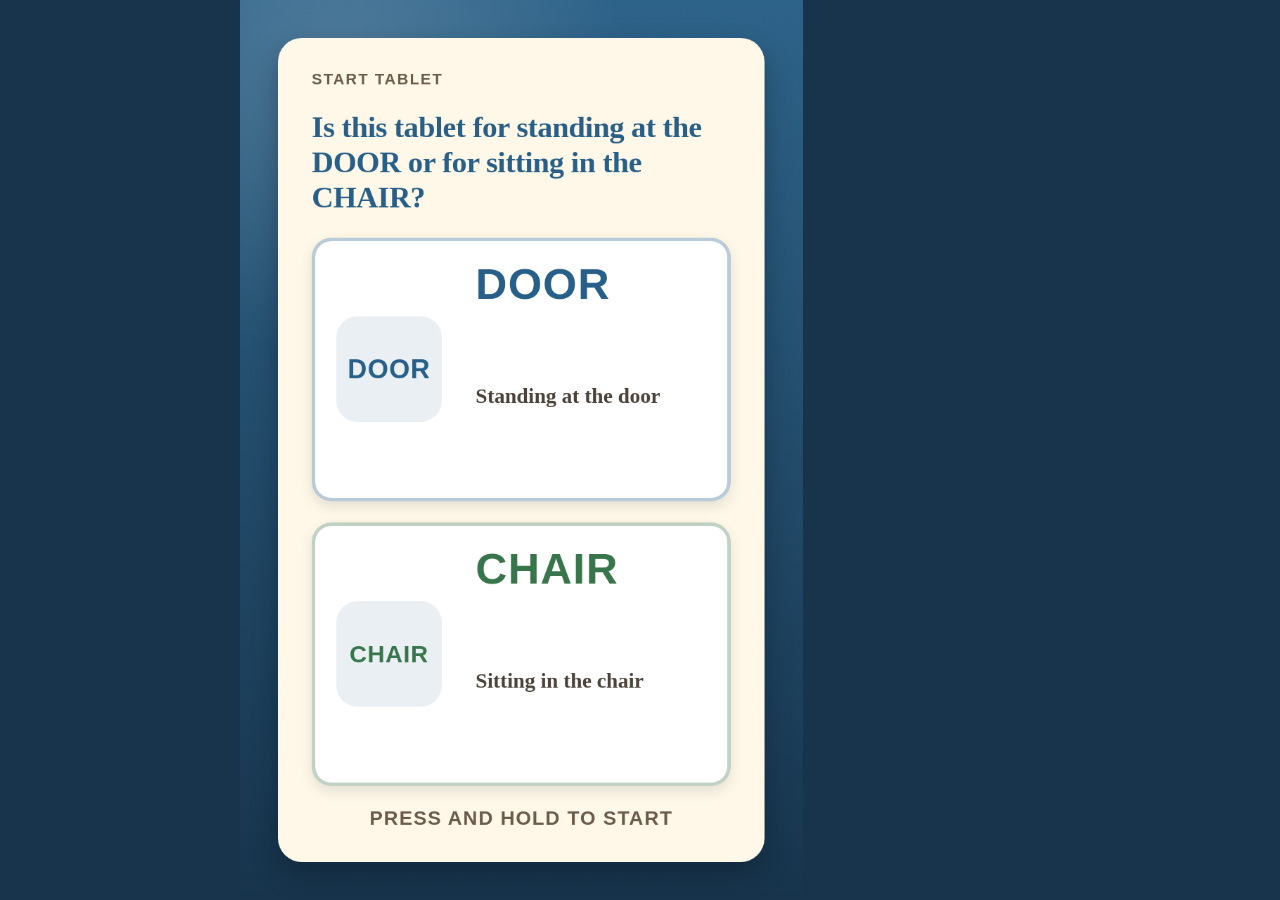
==== commit e4e5d738: "Add door helper mode" ====
--- a/index.html
+++ b/index.html
@@ -5,6 +5,7 @@
     <meta name="viewport" content="width=device-width, initial-scale=1.0" />
     <meta name="robots" content="noindex, nofollow" />
     <meta name="theme-color" content="#2a1710" />
+    <base href="/" />
     <title>David's Things</title>
     <link rel="manifest" href="./manifest.webmanifest" />
     <script>
@@ -49,9 +50,11 @@
         http://localhost:8000/?debugNow=2026-03-04T10:20:00
     -->
 
-    <link rel="stylesheet" href="./css/layout.css?v=assets-20260605-1" />
+    <link rel="stylesheet" href="./css/layout.css?v=assets-20260614-8" />
     <link rel="stylesheet" href="./css/text.css?v=assets-20260605-1" />
     <link rel="stylesheet" href="./css/reader.css?v=assets-20260612-2" />
+    <link rel="stylesheet" href="./css/launcher.css?v=assets-20260615-3" />
+    <link rel="stylesheet" href="./css/helper-door.css?v=assets-20260616-1" />
     <script>
       window.KIOSK = window.KIOSK || {};
       window.KIOSK.commsMode = "OFFSITE";
@@ -66,10 +69,10 @@
         <main id="app-main" aria-live="polite"></main>
 
         <aside id="meal-timer" aria-label="Next meal">
-          <div id="meal-message">Lunch is next.</div>
+          <div id="meal-message">Loading today’s meals.</div>
           <div id="meal-progress-group">
-            <div id="meal-name">LUNCH</div>
-            <div id="meal-target-label">12 pm</div>
+            <div id="meal-name"></div>
+            <div id="meal-target-label"></div>
             <div id="meal-bar-track">
               <div id="meal-bar-fill"></div>
               <div id="meal-now-marker" aria-hidden="true">
@@ -82,7 +85,7 @@
       </div>
     </div>
 
-    <script type="module" src="./js/main.js?v=assets-20260612-2"></script>
+    <script type="module" src="./js/main.js?v=assets-20260616-1"></script>
     <script>
       if (
         "serviceWorker" in navigator &&
--- a/css/layout.css
+++ b/css/layout.css
@@ -1253,10 +1253,6 @@
   isolation: isolate;
 }
 
-#meal-timer[data-urgent="true"] {
-  --meal-status-color: #ff1f18;
-}
-
 #meal-timer::before {
   content: "";
   position: absolute;
@@ -1288,16 +1284,6 @@
   animation: urgentPinGlow 1.4s ease-in-out infinite;
 }
 
-#meal-timer[data-urgent="true"]::after {
-  background: radial-gradient(
-    circle,
-    rgba(255, 50, 38, 1) 0%,
-    rgba(231, 12, 0, 0.82) 42%,
-    rgba(231, 12, 0, 0) 76%
-  );
-  animation: urgentPinRedFlash 0.8s ease-in-out infinite;
-}
-
 #meal-timer.alert-card-exiting {
   animation: alertCardExit 260ms ease-in forwards;
 }
@@ -1390,7 +1376,7 @@
   display: none;
 }
 
-#meal-timer[data-eating="true"] #meal-bar-track {
+#meal-timer[data-first-serving-hour="true"] #meal-bar-track {
   display: none;
 }
 
@@ -1508,20 +1494,6 @@
     opacity: 0.92;
     transform: scale(1.28);
     filter: blur(2px);
-  }
-}
-
-@keyframes urgentPinRedFlash {
-  0%,
-  100% {
-    opacity: 0.45;
-    transform: scale(0.88);
-    filter: blur(1px) drop-shadow(0 0 2px rgba(255, 0, 0, 0.55));
-  }
-  50% {
-    opacity: 1;
-    transform: scale(1.42);
-    filter: blur(2px) drop-shadow(0 0 10px rgba(255, 0, 0, 0.92));
   }
 }
 
--- a/css/launcher.css
+++ b/css/launcher.css
@@ -0,0 +1,174 @@
+:root {
+  --launcher-paper: #fff8e8;
+  --launcher-ink: #241d17;
+  --launcher-blue: #275f88;
+  --launcher-green: #39754a;
+}
+
+html.launcher-mode body {
+  background: #17344c;
+}
+
+html.launcher-mode #meal-timer {
+  display: none;
+}
+
+#tv-stage[data-launcher="true"] {
+  background: linear-gradient(180deg, #234b67, #132a3d);
+}
+
+#tv-stage[data-launcher="true"]::before {
+  content: none;
+}
+
+.launcher-screen {
+  padding: 54px;
+  background:
+    radial-gradient(circle at 18% 8%, rgba(255, 255, 255, 0.16), transparent 30%),
+    linear-gradient(180deg, #2e6389, #17344c);
+  color: var(--launcher-ink);
+}
+
+.launcher-card {
+  height: 100%;
+  display: flex;
+  flex-direction: column;
+  gap: 32px;
+  padding: 48px;
+  border-radius: 34px;
+  background: var(--launcher-paper);
+  box-shadow: 0 18px 36px rgba(5, 18, 30, 0.34);
+}
+
+.launcher-kicker {
+  margin: 0;
+  color: #6b5b4b;
+  font-size: 22px;
+  line-height: 1;
+  font-weight: 900;
+  letter-spacing: 2px;
+}
+
+.launcher-card h1 {
+  margin: 0;
+  color: var(--launcher-blue);
+  font-family: Georgia, "Times New Roman", serif;
+  font-size: 43px;
+  line-height: 1.16;
+  font-weight: 900;
+  letter-spacing: -0.6px;
+}
+
+.launcher-options {
+  flex: 1;
+  display: grid;
+  grid-template-rows: 1fr 1fr;
+  gap: 30px;
+}
+
+.launcher-option {
+  position: relative;
+  display: grid;
+  grid-template-columns: 170px 1fr;
+  grid-template-rows: auto 1fr;
+  gap: 12px 28px;
+  align-items: center;
+  overflow: hidden;
+  padding: 30px;
+  border: 5px solid rgba(39, 95, 136, 0.18);
+  border-radius: 28px;
+  background: #fff;
+  color: var(--launcher-ink);
+  text-align: left;
+  box-shadow: 0 8px 18px rgba(38, 56, 68, 0.12);
+  touch-action: manipulation;
+}
+
+.launcher-option-door {
+  border-color: rgba(39, 95, 136, 0.32);
+}
+
+.launcher-option-chair {
+  border-color: rgba(57, 117, 74, 0.32);
+}
+
+.launcher-option strong {
+  color: var(--launcher-blue);
+  font-size: 62px;
+  line-height: 1;
+  font-weight: 900;
+  letter-spacing: 1.4px;
+}
+
+.launcher-option-chair strong {
+  color: var(--launcher-green);
+}
+
+.launcher-option > span:not(.launcher-icon) {
+  color: #4b4239;
+  font-family: Georgia, "Times New Roman", serif;
+  font-size: 30px;
+  line-height: 1.18;
+  font-weight: 700;
+}
+
+.launcher-icon {
+  grid-row: 1 / 3;
+  width: 150px;
+  height: 150px;
+  display: grid;
+  place-items: center;
+  border-radius: 30px;
+  background: rgba(39, 95, 136, 0.1);
+}
+
+.launcher-icon::before {
+  display: block;
+  font-size: 86px;
+  line-height: 1;
+}
+
+.launcher-icon-door::before {
+  content: "DOOR";
+  color: var(--launcher-blue);
+  font-size: 38px;
+  font-weight: 900;
+  letter-spacing: 1px;
+}
+
+.launcher-icon-chair::before {
+  content: "CHAIR";
+  color: var(--launcher-green);
+  font-size: 34px;
+  font-weight: 900;
+  letter-spacing: 1px;
+}
+
+.launcher-hold-progress {
+  position: absolute;
+  inset: auto 0 0;
+  height: 12px;
+  background: var(--launcher-green);
+  transform: scaleX(0);
+  transform-origin: left;
+}
+
+.launcher-option.is-holding .launcher-hold-progress {
+  animation: launcherHold 1000ms linear forwards;
+}
+
+.launcher-instruction {
+  margin: 0;
+  color: #6b5b4b;
+  font-size: 28px;
+  line-height: 1;
+  font-weight: 900;
+  letter-spacing: 1.6px;
+  text-align: center;
+}
+
+@keyframes launcherHold {
+  to {
+    transform: scaleX(1);
+  }
+}
--- a/css/helper-door.css
+++ b/css/helper-door.css
@@ -0,0 +1,506 @@
+:root {
+  --helper-paper: #ffffff;
+  --helper-ink: #27231d;
+  --helper-blue: #205b9d;
+  --helper-green: #39754a;
+  --helper-yellow: #9b6500;
+  --helper-red: #b52a23;
+}
+
+html.helper-door-mode body {
+  background: var(--helper-paper);
+}
+
+html.helper-door-mode #meal-timer {
+  display: none;
+}
+
+#tv-stage[data-helper-door="true"] {
+  background: var(--helper-paper);
+}
+
+#tv-stage[data-helper-door="true"]::before {
+  content: none;
+}
+
+.helper-door-screen {
+  padding: 0;
+  background: var(--helper-paper);
+  cursor: pointer;
+  user-select: none;
+  -webkit-tap-highlight-color: transparent;
+}
+
+.helper-scene {
+  display: none;
+}
+
+.helper-night .helper-scene {
+  display: none;
+}
+
+.helper-paper {
+  position: absolute;
+  inset: 0;
+  display: flex;
+  flex-direction: column;
+  overflow: hidden;
+  padding: 58px 54px 176px;
+  border: 0;
+  border-radius: 0;
+  background:
+    radial-gradient(
+      circle at 15% 8%,
+      rgba(255, 255, 255, 0.82),
+      transparent 34%
+    ),
+    var(--helper-paper);
+  color: var(--helper-ink);
+  box-shadow: none;
+}
+
+.helper-context-band {
+  margin: -58px -54px 0;
+  padding: 30px 54px 28px;
+  background: linear-gradient(135deg, #315f82, #244b69);
+  color: #fff;
+  box-shadow: 0 6px 14px rgba(35, 58, 75, 0.18);
+}
+
+.helper-context-title {
+  font-size: 55px;
+  line-height: 1;
+  font-weight: 900;
+  letter-spacing: 1.4px;
+}
+
+.helper-context-details {
+  display: flex;
+  align-items: baseline;
+  gap: 14px;
+  margin: 0 -10px;
+  padding: 24px 10px 20px;
+  border-bottom: 3px solid rgba(49, 95, 130, 0.2);
+  color: #315f82;
+  font-size: 24px;
+  line-height: 1;
+  font-weight: 900;
+  letter-spacing: 0.7px;
+}
+
+.helper-context-details strong {
+  color: #315f82;
+  font-family: Georgia, "Times New Roman", serif;
+  font-size: 38px;
+  line-height: 1;
+}
+
+.helper-context-details span + span::before {
+  content: "·";
+  margin-right: 14px;
+  color: rgba(49, 95, 130, 0.45);
+}
+
+.helper-message {
+  flex: 1;
+  display: flex;
+  flex-direction: column;
+  justify-content: center;
+  gap: 30px;
+  padding: 35px 2px 26px;
+}
+
+.helper-message p {
+  font-family: Georgia, "Times New Roman", serif;
+  font-size: 55px;
+  line-height: 1.375;
+  font-weight: 700;
+  letter-spacing: -1px;
+}
+
+.helper-key-time {
+  color: var(--helper-blue);
+}
+
+.helper-key-next {
+  color: var(--helper-yellow);
+}
+
+.helper-key-calm {
+  color: var(--helper-green);
+}
+
+.helper-date {
+  min-height: 28px;
+  margin-top: 22px;
+  color: #756a5d;
+  font-size: 24px;
+  line-height: 1;
+  font-weight: 700;
+}
+
+.helper-date:empty {
+  display: none;
+}
+
+.helper-tap-prompt {
+  position: absolute;
+  right: 10px;
+  bottom: 8px;
+  left: 54px;
+  height: 156px;
+  color: var(--helper-green);
+  font-size: 25px;
+  line-height: 1;
+  font-weight: 900;
+  letter-spacing: 1.2px;
+  text-align: right;
+}
+
+.helper-tap-prompt span {
+  position: absolute;
+  right: 168px;
+  bottom: 66px;
+  white-space: nowrap;
+}
+
+.helper-tap-prompt img {
+  position: absolute;
+  right: 0;
+  bottom: 0;
+  width: 156px;
+  height: 156px;
+  object-fit: contain;
+}
+
+.helper-meal-card {
+  --helper-meal-progress: #b75b45;
+  position: relative;
+  padding: 26px 30px 34px;
+  border: 3px solid rgba(25, 79, 134, 0.48);
+  border-radius: 22px;
+  background: linear-gradient(145deg, #e8f3fc, #c6ddf0);
+  color: #173d67;
+  box-shadow:
+    0 12px 22px rgba(24, 69, 107, 0.2),
+    inset 0 1px 0 rgba(255, 255, 255, 0.8);
+}
+
+.helper-meal-message {
+  margin-bottom: 18px;
+  color: #342216;
+  font-size: 28px;
+  line-height: 1.08;
+  font-weight: 800;
+  white-space: pre-line;
+}
+
+.helper-meal-details {
+  transform: translateY(-20px);
+}
+
+.helper-meal-card-title {
+  color: var(--helper-meal-progress);
+  font-size: 23px;
+  line-height: 1;
+  font-weight: 900;
+  letter-spacing: 0.4px;
+  text-align: right;
+}
+
+.helper-meal-card-status {
+  margin-top: 8px;
+  color: var(--helper-meal-progress);
+  font-size: 26px;
+  line-height: 1;
+  font-weight: 900;
+  text-align: right;
+  text-transform: lowercase;
+}
+
+.helper-meal-progress {
+  position: relative;
+  height: 22px;
+  margin-top: 18px;
+  border-radius: 11px;
+  background: rgba(33, 86, 135, 0.15);
+  box-shadow: inset 0 0 0 2px rgba(24, 66, 106, 0.16);
+}
+
+.helper-meal-progress-fill {
+  position: absolute;
+  right: 0;
+  top: 0;
+  bottom: 0;
+  border-radius: 11px;
+  background: var(--helper-meal-progress);
+}
+
+.helper-meal-now {
+  position: absolute;
+  top: 32px;
+  color: var(--helper-meal-progress);
+  font-size: 21px;
+  line-height: 1;
+  font-weight: 900;
+  transform: translateX(-50%);
+}
+
+.helper-meal-card[data-first-serving-hour="true"] .helper-meal-progress {
+  display: none;
+}
+
+.helper-next-strip {
+  display: grid;
+  grid-template-columns: 1fr auto;
+  gap: 8px 20px;
+  min-height: 112px;
+  align-items: center;
+  padding: 24px 28px;
+  border-left: 8px solid var(--helper-blue);
+  border-radius: 8px 18px 18px 8px;
+  background: rgba(31, 91, 157, 0.1);
+  color: #244462;
+  font-family: Georgia, "Times New Roman", serif;
+  font-size: 42px;
+  line-height: 1.12;
+  font-weight: 700;
+}
+
+.helper-next-strip strong {
+  font-size: 42px;
+}
+
+.helper-next-strip span {
+  font-size: 42px;
+  font-weight: 800;
+}
+
+.helper-next-strip small {
+  grid-column: 1 / -1;
+  font-size: 34px;
+}
+
+.helper-right-now .helper-meal-card,
+.helper-right-now .helper-next-strip {
+  margin-bottom: 108px;
+}
+
+.helper-stop-sign {
+  height: 205px;
+  display: flex;
+  align-items: center;
+  justify-content: center;
+  margin-top: 22px;
+  transform: translateY(80px);
+}
+
+.helper-stop-sign img {
+  width: 284px;
+  height: 284px;
+  object-fit: contain;
+  filter: drop-shadow(0 8px 12px rgba(91, 17, 14, 0.2));
+}
+
+.helper-night .helper-stop-sign {
+  height: 174px;
+  margin-top: 30px;
+  transform: translateY(18px);
+}
+
+.helper-night .helper-stop-sign img {
+  width: 238px;
+  height: 238px;
+}
+
+.helper-night .helper-message {
+  justify-content: flex-start;
+  gap: 20px;
+  padding: 67px 2px 20px;
+}
+
+.helper-night .helper-message p {
+  font-size: 48px;
+  line-height: 1.24;
+  letter-spacing: -0.7px;
+}
+
+.helper-night.helper-right-now .helper-next-strip {
+  margin-bottom: 100px;
+}
+
+.helper-idea-mark {
+  flex: 0 0 570px;
+  height: 570px;
+  display: grid;
+  place-items: center;
+  padding-top: 34px;
+  color: rgba(38, 77, 111, 0.16);
+  font-family: "Bebas Neue", Arial, sans-serif;
+  font-size: 154px;
+  line-height: 1;
+  letter-spacing: 5px;
+}
+
+.helper-idea-visual {
+  flex: 0 0 570px;
+  height: 570px;
+  display: grid;
+  place-items: center;
+  padding: 26px 18px 18px;
+}
+
+.helper-idea-visual img {
+  display: block;
+  width: 100%;
+  height: 100%;
+  object-fit: contain;
+  mix-blend-mode: multiply;
+}
+
+.helper-idea-title {
+  flex: 0 0 auto;
+  margin-top: 35px;
+  color: var(--helper-blue);
+  font-family: Arial, sans-serif;
+  font-size: 58px;
+  line-height: 1.1;
+  font-weight: 900;
+  letter-spacing: 1px;
+  text-align: center;
+  -webkit-text-stroke: 0.35px currentColor;
+}
+
+.helper-idea-message {
+  flex: 1;
+  width: calc(100% - 92px);
+  margin: 0 auto;
+  padding: 43px 0 76px;
+  color: var(--helper-ink);
+  font-family: Georgia, "Times New Roman", serif;
+  font-size: 35px;
+  line-height: 1.32;
+  font-weight: 700;
+  text-align: left;
+  white-space: pre-line;
+}
+
+.helper-help-layout {
+  flex: 1;
+  display: flex;
+  flex-direction: column;
+  justify-content: center;
+  gap: 27px;
+  padding-bottom: 60px;
+}
+
+.helper-help-questions {
+  color: #315f82;
+  font-family: Georgia, "Times New Roman", serif;
+  font-size: 35px;
+  line-height: 1.35;
+  font-weight: 700;
+}
+
+.helper-help-questions p + p {
+  margin-top: 8px;
+}
+
+.helper-snack-image {
+  flex: 0 0 220px;
+  height: 220px;
+  margin-top: 30px;
+  display: grid;
+  place-items: center;
+}
+
+.helper-snack-image img {
+  width: 100%;
+  height: 170px;
+  object-fit: contain;
+  mix-blend-mode: multiply;
+}
+
+.helper-snack-list {
+  display: flex;
+  flex-direction: column;
+  gap: 12px;
+  padding-bottom: 14px;
+}
+
+.helper-snack-line {
+  display: grid;
+  grid-template-columns: 150px 1fr;
+  gap: 22px;
+  align-items: baseline;
+  padding: 17px 24px;
+  border-radius: 16px;
+  background: rgba(38, 91, 121, 0.09);
+}
+
+.helper-snack-line strong {
+  color: #315b71;
+  font-size: 27px;
+  line-height: 1;
+}
+
+.helper-snack-line span {
+  font-family: Georgia, "Times New Roman", serif;
+  font-size: 31px;
+  line-height: 1.2;
+  font-weight: 700;
+}
+
+.helper-snack-message {
+  flex: 0 0 auto;
+  padding-bottom: 41px;
+}
+
+.helper-help-photo-shell {
+  height: 335px;
+  display: grid;
+  place-items: center;
+}
+
+.helper-help-photo {
+  width: auto;
+  height: 100%;
+  min-width: 0;
+  min-height: 0;
+  max-width: 100%;
+  max-height: 100%;
+  object-fit: contain;
+  mix-blend-mode: multiply;
+}
+
+.helper-help-photo-missing {
+  color: #725d47;
+  font-size: 31px;
+  line-height: 1.35;
+  font-weight: 900;
+  text-align: center;
+}
+
+.helper-help-layout p {
+  font-family: Georgia, "Times New Roman", serif;
+  font-size: 35px;
+  line-height: 1.3;
+  font-weight: 700;
+}
+
+.helper-help-arrival {
+  white-space: pre-line;
+}
+
+.helper-help-instruction strong {
+  color: var(--helper-blue);
+  font-family: Arial, sans-serif;
+  font-size: 38px;
+  line-height: 1.15;
+  font-weight: 900;
+  letter-spacing: 0.6px;
+}
+
+html.perf-lite .helper-scene {
+  filter: none;
+}
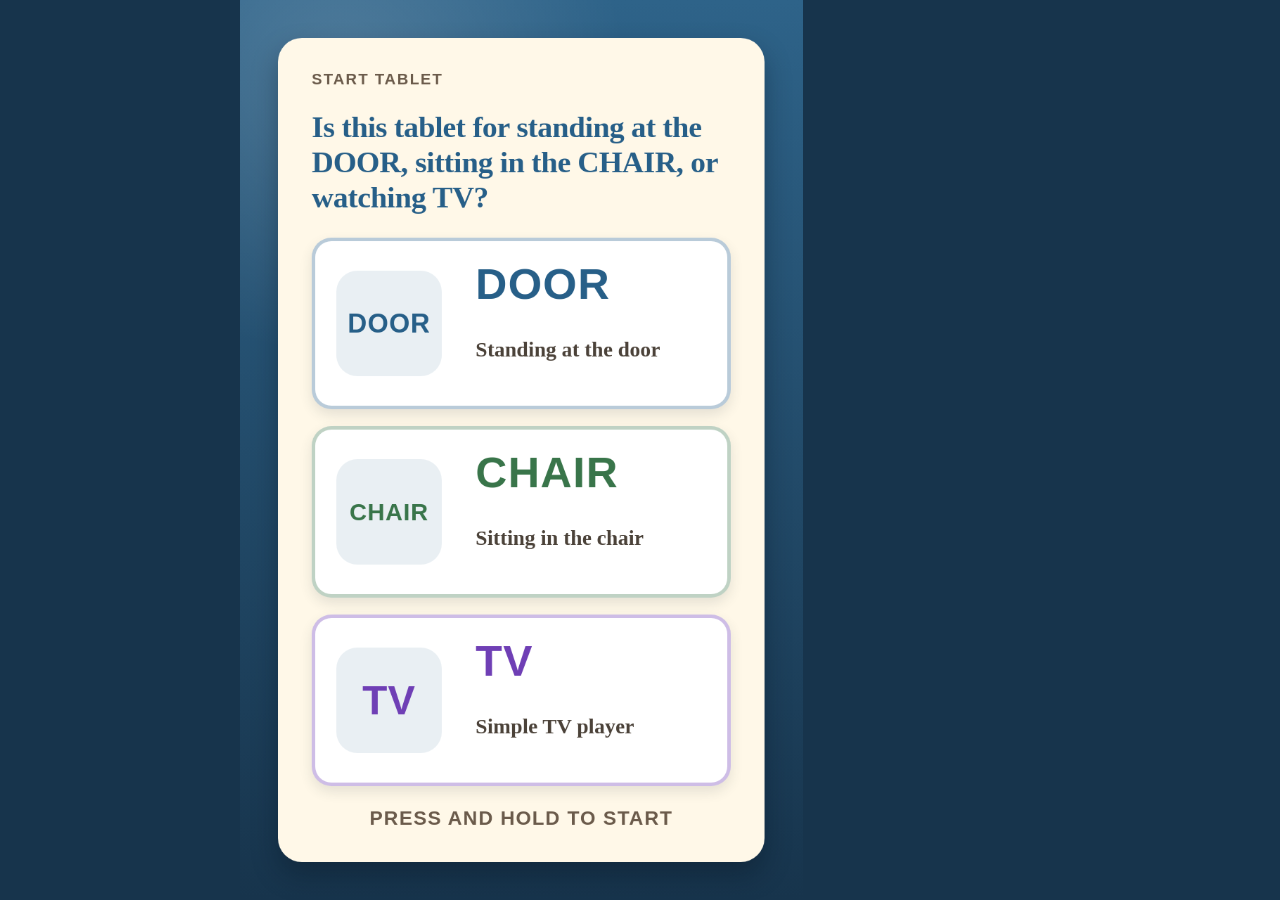
==== commit 6b96b02c: "Add simple TV player mode" ====
--- a/index.html
+++ b/index.html
@@ -52,9 +52,11 @@
 
     <link rel="stylesheet" href="./css/layout.css?v=assets-20260614-8" />
     <link rel="stylesheet" href="./css/text.css?v=assets-20260605-1" />
-    <link rel="stylesheet" href="./css/reader.css?v=assets-20260612-2" />
+    <link rel="stylesheet" href="./css/reader.css?v=assets-20260617-2" />
     <link rel="stylesheet" href="./css/launcher.css?v=assets-20260615-3" />
-    <link rel="stylesheet" href="./css/helper-door.css?v=assets-20260616-1" />
+    <link rel="stylesheet" href="./css/helper-door.css?v=assets-20260617-4" />
+    <link rel="stylesheet" href="./css/chair.css?v=assets-20260617-9" />
+    <link rel="stylesheet" href="./css/tv-player.css?v=assets-20260618-6" />
     <script>
       window.KIOSK = window.KIOSK || {};
       window.KIOSK.commsMode = "OFFSITE";
@@ -68,7 +70,7 @@
       <div id="tv-stage" data-home="true" aria-label="David's Things tablet app">
         <main id="app-main" aria-live="polite"></main>
 
-        <aside id="meal-timer" aria-label="Next meal">
+        <aside id="meal-timer" aria-label="Next meal" aria-hidden="true" hidden>
           <div id="meal-message">Loading today’s meals.</div>
           <div id="meal-progress-group">
             <div id="meal-name"></div>
@@ -85,7 +87,7 @@
       </div>
     </div>
 
-    <script type="module" src="./js/main.js?v=assets-20260616-1"></script>
+    <script type="module" src="./js/main.js?v=assets-20260618-6"></script>
     <script>
       if (
         "serviceWorker" in navigator &&
--- a/css/reader.css
+++ b/css/reader.css
@@ -290,6 +290,18 @@
   z-index: 3;
   touch-action: none;
   cursor: pointer;
+  background: transparent;
+  outline: none;
+  -webkit-tap-highlight-color: transparent;
+  -webkit-touch-callout: none;
+  user-select: none;
+}
+
+.reader-gesture-surface:active,
+.reader-gesture-surface:focus,
+.reader-gesture-surface:focus-visible {
+  background: transparent;
+  outline: none;
 }
 
 .reader-control {
--- a/css/launcher.css
+++ b/css/launcher.css
@@ -62,8 +62,8 @@
 .launcher-options {
   flex: 1;
   display: grid;
-  grid-template-rows: 1fr 1fr;
-  gap: 30px;
+  grid-template-rows: repeat(3, 1fr);
+  gap: 24px;
 }
 
 .launcher-option {
@@ -92,6 +92,10 @@
   border-color: rgba(57, 117, 74, 0.32);
 }
 
+.launcher-option-tv {
+  border-color: rgba(111, 63, 181, 0.34);
+}
+
 .launcher-option strong {
   color: var(--launcher-blue);
   font-size: 62px;
@@ -102,6 +106,10 @@
 
 .launcher-option-chair strong {
   color: var(--launcher-green);
+}
+
+.launcher-option-tv strong {
+  color: #6f3fb5;
 }
 
 .launcher-option > span:not(.launcher-icon) {
@@ -144,6 +152,14 @@
   letter-spacing: 1px;
 }
 
+.launcher-icon-tv::before {
+  content: "TV";
+  color: #6f3fb5;
+  font-size: 58px;
+  font-weight: 900;
+  letter-spacing: 1px;
+}
+
 .launcher-hold-progress {
   position: absolute;
   inset: auto 0 0;
--- a/css/helper-door.css
+++ b/css/helper-door.css
@@ -3,6 +3,7 @@
   --helper-ink: #27231d;
   --helper-blue: #205b9d;
   --helper-green: #39754a;
+  --helper-purple: #6f3fb5;
   --helper-yellow: #9b6500;
   --helper-red: #b52a23;
 }
@@ -60,15 +61,29 @@
 }
 
 .helper-context-band {
-  margin: -58px -54px 0;
-  padding: 30px 54px 28px;
+  position: relative;
+  width: calc(100% + 116px);
+  margin: -58px -62px 0 -54px;
+  padding: 30px 62px 28px 54px;
   background: linear-gradient(135deg, #315f82, #244b69);
   color: #fff;
   box-shadow: 0 6px 14px rgba(35, 58, 75, 0.18);
 }
 
+.helper-context-band::after {
+  content: "";
+  position: absolute;
+  top: 0;
+  right: -16px;
+  bottom: 0;
+  width: 24px;
+  background: #244b69;
+}
+
 .helper-context-title {
-  font-size: 55px;
+  position: relative;
+  z-index: 1;
+  font-size: 48px;
   line-height: 1;
   font-weight: 900;
   letter-spacing: 1.4px;
@@ -77,27 +92,27 @@
 .helper-context-details {
   display: flex;
   align-items: baseline;
-  gap: 14px;
-  margin: 0 -10px;
-  padding: 24px 10px 20px;
-  border-bottom: 3px solid rgba(49, 95, 130, 0.2);
+  gap: 18px;
+  margin: 0 -54px;
+  padding: 28px 54px 24px 68px;
+  border-bottom: 4px solid rgba(49, 95, 130, 0.2);
   color: #315f82;
-  font-size: 24px;
-  line-height: 1;
-  font-weight: 900;
-  letter-spacing: 0.7px;
+  font-size: 31px;
+  line-height: 1;
+  font-weight: 900;
+  letter-spacing: 0.9px;
 }
 
 .helper-context-details strong {
   color: #315f82;
-  font-family: Georgia, "Times New Roman", serif;
-  font-size: 38px;
+  font-family: var(--font-main);
+  font-size: 49px;
   line-height: 1;
 }
 
 .helper-context-details span + span::before {
   content: "·";
-  margin-right: 14px;
+  margin-right: 18px;
   color: rgba(49, 95, 130, 0.45);
 }
 
@@ -119,15 +134,70 @@
 }
 
 .helper-key-time {
-  color: var(--helper-blue);
+  color: var(--helper-active-dial-color, var(--helper-purple));
+  font-size: 1.5em;
 }
 
 .helper-key-next {
-  color: var(--helper-yellow);
+  color: var(--helper-ink);
 }
 
 .helper-key-calm {
   color: var(--helper-green);
+}
+
+.helper-key-place {
+  color: #10ad08;
+  font-weight: 1200;
+}
+
+.helper-right-now .helper-message p {
+  font-family: var(--font-main);
+}
+
+.helper-dial-time-blue {
+  --helper-active-dial-color: #205b9d;
+}
+
+.helper-dial-time-red {
+  --helper-active-dial-color: #b44a4a;
+}
+
+.helper-dial-time-orange {
+  --helper-active-dial-color: #d66a28;
+}
+
+.helper-dial-time-gold {
+  --helper-active-dial-color: #c99719;
+}
+
+.helper-dial-time-green,
+.helper-dial-time-serving {
+  --helper-active-dial-color: #34a644;
+}
+
+.helper-right-now:not(.helper-night) .helper-message {
+  flex: 0 0 auto;
+  justify-content: flex-start;
+  gap: 18px;
+  padding: 38px 2px 18px;
+  text-align: center;
+}
+
+.helper-right-now:not(.helper-night) .helper-message p {
+  font-size: 47px;
+  line-height: 1.18;
+}
+
+.helper-day-done .helper-message {
+  flex: 1 1 auto;
+  justify-content: center;
+  padding-bottom: 170px;
+}
+
+.helper-day-done .helper-message p {
+  font-size: 52px;
+  line-height: 1.24;
 }
 
 .helper-date {
@@ -149,8 +219,8 @@
   bottom: 8px;
   left: 54px;
   height: 156px;
-  color: var(--helper-green);
-  font-size: 25px;
+  color: var(--helper-purple);
+  font-size: 38px;
   line-height: 1;
   font-weight: 900;
   letter-spacing: 1.2px;
@@ -159,8 +229,8 @@
 
 .helper-tap-prompt span {
   position: absolute;
-  right: 168px;
-  bottom: 66px;
+  right: 178px;
+  bottom: 56px;
   white-space: nowrap;
 }
 
@@ -248,6 +318,170 @@
 
 .helper-meal-card[data-first-serving-hour="true"] .helper-meal-progress {
   display: none;
+}
+
+.helper-meal-dial {
+  --helper-dial-color: #205b9d;
+  --helper-dial-fill: rgba(32, 91, 157, 0.4);
+  --helper-dial-shadow: rgba(32, 91, 157, 0.22);
+  flex: 1 1 auto;
+  display: flex;
+  min-height: 0;
+  margin-bottom: 108px;
+  flex-direction: column;
+  align-items: center;
+  justify-content: flex-start;
+  padding-top: 35px;
+  color: var(--helper-dial-color);
+  text-align: center;
+}
+
+.helper-meal-dial-blue {
+  --helper-dial-color: #205b9d;
+  --helper-dial-fill: rgba(32, 91, 157, 0.4);
+  --helper-dial-shadow: rgba(32, 91, 157, 0.24);
+}
+
+.helper-meal-dial-red {
+  --helper-dial-color: #b44a4a;
+  --helper-dial-fill: rgba(180, 74, 74, 0.4);
+  --helper-dial-shadow: rgba(180, 74, 74, 0.26);
+}
+
+.helper-meal-dial-orange {
+  --helper-dial-color: #d66a28;
+  --helper-dial-fill: rgba(214, 106, 40, 0.4);
+  --helper-dial-shadow: rgba(214, 106, 40, 0.28);
+}
+
+.helper-meal-dial-gold {
+  --helper-dial-color: #c99719;
+  --helper-dial-fill: rgba(201, 151, 25, 0.4);
+  --helper-dial-shadow: rgba(201, 151, 25, 0.28);
+}
+
+.helper-meal-dial-green,
+.helper-meal-dial-serving {
+  --helper-dial-color: #34a644;
+  --helper-dial-fill: rgba(52, 166, 68, 0.4);
+  --helper-dial-shadow: rgba(52, 166, 68, 0.3);
+}
+
+.helper-meal-dial-face {
+  box-sizing: border-box;
+  width: min(493px, 47.5vw);
+  aspect-ratio: 1;
+  flex: 0 0 auto;
+  display: grid;
+  place-items: center;
+  border: 15px solid var(--helper-dial-color);
+  border-radius: 50%;
+  background: conic-gradient(
+    from 0deg,
+    #ffffff 0 calc(100% - var(--helper-dial-progress)),
+    var(--helper-dial-fill) calc(100% - var(--helper-dial-progress)) 100%
+  );
+  box-shadow: 0 16px 28px var(--helper-dial-shadow);
+}
+
+.helper-meal-dial-center {
+  min-width: 55%;
+  padding: 0 10px 16px;
+  text-align: center;
+}
+
+.helper-meal-dial-number {
+  display: flex;
+  align-items: flex-end;
+  justify-content: center;
+  gap: 16px;
+  transform: translate(-5px, -25px);
+  color: var(--helper-dial-color);
+  font-family: "Arial Black", Impact, var(--font-main);
+  font-size: 211px;
+  line-height: 0.9;
+  font-weight: 900;
+  letter-spacing: -8px;
+  text-shadow: none;
+}
+
+.helper-meal-dial-half {
+  display: inline-grid;
+  grid-template-rows: auto 0.08em auto;
+  align-items: center;
+  row-gap: 0.04em;
+  width: 0.56em;
+  transform: translate(8px, calc(-0.05em - 8px));
+  font-family: "Arial Black", Impact, var(--font-main);
+  font-size: 0.46em;
+  line-height: 0.76;
+  font-weight: 900;
+  letter-spacing: -0.06em;
+}
+
+.helper-meal-dial-half i {
+  display: block;
+  height: 0.08em;
+  border-radius: 999px;
+  background: currentColor;
+}
+
+.helper-meal-dial-half span:first-child {
+  transform: translateX(-2px);
+}
+
+.helper-meal-dial-unit {
+  display: block;
+  margin-top: 12px;
+  color: var(--helper-dial-color);
+  font-size: 32px;
+  line-height: 1;
+  font-weight: 900;
+  letter-spacing: 1px;
+}
+
+.helper-meal-dial-detail {
+  margin-top: -165px;
+  color: var(--helper-dial-color);
+  font-size: 55px;
+  line-height: 1;
+  font-weight: 900;
+  letter-spacing: 0.4px;
+}
+
+.helper-meal-dial-target {
+  margin-top: 145px;
+  color: var(--helper-ink);
+  font-size: 42px;
+  line-height: 1;
+  font-weight: 900;
+  letter-spacing: 0.5px;
+}
+
+.helper-meal-dial-message {
+  max-width: 760px;
+  margin-top: 18px;
+  color: var(--helper-dial-color);
+  font-family: var(--font-main);
+  font-size: 35px;
+  line-height: 1.12;
+  font-weight: 800;
+  white-space: pre-line;
+}
+
+.helper-meal-dial-serving .helper-meal-dial-number {
+  font-size: 105px;
+  letter-spacing: -4px;
+}
+
+.helper-meal-dial-serving .helper-meal-dial-target {
+  margin-top: 42px;
+  font-size: 40px;
+}
+
+.helper-meal-dial-serving .helper-meal-dial-message {
+  margin-top: 18px;
+  font-size: 36px;
 }
 
 .helper-next-strip {
@@ -303,20 +537,20 @@
 }
 
 .helper-night .helper-stop-sign {
-  height: 174px;
+  height: 360px;
   margin-top: 30px;
-  transform: translateY(18px);
+  transform: translateY(24px);
 }
 
 .helper-night .helper-stop-sign img {
-  width: 238px;
-  height: 238px;
+  width: 381px;
+  height: 381px;
 }
 
 .helper-night .helper-message {
   justify-content: flex-start;
   gap: 20px;
-  padding: 67px 2px 20px;
+  padding: 104px 2px 20px;
 }
 
 .helper-night .helper-message p {
@@ -327,6 +561,17 @@
 
 .helper-night.helper-right-now .helper-next-strip {
   margin-bottom: 100px;
+}
+
+.helper-night.helper-day-done .helper-message {
+  flex: 1 1 auto;
+  justify-content: center;
+  padding: 30px 2px 170px;
+}
+
+.helper-night.helper-day-done .helper-message p {
+  font-size: 52px;
+  line-height: 1.24;
 }
 
 .helper-idea-mark {
@@ -368,6 +613,7 @@
   font-weight: 900;
   letter-spacing: 1px;
   text-align: center;
+  white-space: pre-line;
   -webkit-text-stroke: 0.35px currentColor;
 }
 
--- a/css/chair.css
+++ b/css/chair.css
@@ -0,0 +1,688 @@
+:root {
+  --chair-paper: #ffffff;
+  --chair-ink: #27231d;
+  --chair-blue: #205b9d;
+  --chair-green: #13bf0a;
+  --chair-purple: #6f3fb5;
+  --chair-bar: #315f82;
+  --chair-soft-blue: #e8f3fc;
+}
+
+html.chair-mode body {
+  background: var(--chair-paper);
+}
+
+html.chair-mode #meal-timer {
+  display: none;
+}
+
+#tv-stage[data-chair="true"] {
+  background: var(--chair-paper);
+}
+
+#tv-stage[data-chair="true"]::before {
+  content: none;
+}
+
+.chair-layer {
+  z-index: 10;
+}
+
+.chair-screen {
+  display: flex;
+  flex-direction: column;
+  padding: 0;
+  background: var(--chair-paper);
+  color: var(--chair-ink);
+}
+
+.chair-screen h1,
+.chair-screen p {
+  margin: 0;
+}
+
+.chair-context {
+  flex: 0 0 auto;
+}
+
+.chair-context .helper-context-band {
+  margin: 0;
+}
+
+.chair-context-details.helper-context-details {
+  margin: 0 44px;
+  padding: 24px 0 14px;
+}
+
+.chair-status-track {
+  flex: 1;
+  height: 18px;
+  margin-left: 14px;
+  overflow: hidden;
+  border-radius: 999px;
+  background: rgba(32, 91, 157, 0.14);
+  box-shadow: inset 0 0 0 2px rgba(32, 91, 157, 0.18);
+}
+
+.chair-status-fill {
+  height: 100%;
+  border-radius: inherit;
+  background: var(--chair-green);
+}
+
+.chair-context-message {
+  margin: 0 44px;
+  padding: 10px 0 18px;
+  color: var(--chair-green);
+  font-family: Georgia, "Times New Roman", serif;
+  font-size: 25px;
+  line-height: 1.12;
+  font-weight: 800;
+  text-align: right;
+}
+
+.chair-main {
+  flex: 1;
+  display: flex;
+  flex-direction: column;
+  justify-content: center;
+  gap: 28px;
+  padding: 26px 26px 22px;
+}
+
+.chair-picker-header h1 {
+  color: var(--chair-blue);
+  font-family: Arial, sans-serif;
+  font-size: 52px;
+  line-height: 1.05;
+  font-weight: 900;
+  letter-spacing: 1px;
+  text-align: center;
+}
+
+.chair-home-options {
+  width: 70%;
+  align-self: center;
+  display: grid;
+  grid-template-rows: repeat(3, 212px);
+  gap: 22px;
+}
+
+.chair-home-instruction {
+  align-self: center;
+  display: grid;
+  justify-items: center;
+  min-width: 456px;
+  padding: 28px 46px 30px;
+  border-radius: 30px;
+  background: #a42a9b;
+  color: #fff;
+  text-align: center;
+}
+
+.chair-home-instruction strong {
+  display: block;
+  font-size: 56px;
+  line-height: 1;
+  font-weight: 1000;
+  letter-spacing: 1.5px;
+}
+
+.chair-home-instruction span {
+  display: block;
+  margin-top: 20px;
+  font-size: 36px;
+  line-height: 1;
+  font-style: italic;
+  font-weight: 900;
+  letter-spacing: 0.5px;
+}
+
+.chair-home-option {
+  display: grid;
+  grid-template-columns: 1fr 1fr;
+  gap: 24px;
+  align-items: center;
+  min-height: 0;
+  padding: 12px 24px 12px 20px;
+  border: 4px solid var(--chair-blue);
+  border-radius: 24px;
+  background: #fff;
+  color: var(--chair-blue);
+  text-align: center;
+  box-shadow: none;
+}
+
+.chair-home-image {
+  display: block;
+  width: 100%;
+  height: 100%;
+  min-height: 0;
+  overflow: hidden;
+  border-radius: 0;
+  background: transparent;
+}
+
+.chair-home-image img {
+  display: block;
+  width: 100%;
+  height: 100%;
+  object-fit: contain;
+}
+
+.chair-home-option strong {
+  display: block;
+  align-self: center;
+  justify-self: center;
+  font-size: 62px;
+  line-height: 1;
+  font-weight: 1000;
+  letter-spacing: 1.2px;
+  white-space: pre-line;
+}
+
+.chair-home-activities {
+  margin-top: 0;
+}
+
+.chair-home-activities strong {
+  font-size: 62px;
+}
+
+.chair-picker-header {
+  flex: 0 0 auto;
+  display: flex;
+  align-items: center;
+  justify-content: space-between;
+  gap: 24px;
+  padding: 14px 42px 0;
+}
+
+.chair-back-button {
+  padding: 21px 31px;
+  border-radius: 18px;
+  background: var(--chair-purple);
+  color: #fff;
+  font-size: 25px;
+  line-height: 1;
+  font-weight: 900;
+  letter-spacing: 0.8px;
+}
+
+.chair-grid {
+  flex: 1;
+  display: grid;
+  grid-auto-flow: column;
+  grid-template-rows: repeat(2, minmax(0, 1fr));
+  grid-auto-columns: calc(((100% - 28px) / 2) * 0.75);
+  column-gap: 28px;
+  row-gap: 20px;
+  overflow-x: auto;
+  overflow-y: hidden;
+  padding: 14px 42px 58px;
+  scrollbar-color: var(--chair-purple) rgba(111, 63, 181, 0.22);
+  scrollbar-width: auto;
+  scroll-snap-type: x proximity;
+  scroll-padding-left: 42px;
+  scroll-padding-right: 42px;
+}
+
+.chair-grid::-webkit-scrollbar {
+  height: 22px;
+}
+
+.chair-grid::-webkit-scrollbar-track {
+  border-radius: 999px;
+  background: rgba(111, 63, 181, 0.22);
+}
+
+.chair-grid::-webkit-scrollbar-thumb {
+  border: 4px solid rgba(111, 63, 181, 0.22);
+  border-radius: 999px;
+  background: var(--chair-purple);
+}
+
+.chair-grid-item {
+  display: flex;
+  flex-direction: column;
+  min-width: 0;
+  overflow: hidden;
+  padding: 14px 14px 12px;
+  border: 3px solid rgba(32, 91, 157, 0.22);
+  border-radius: 28px;
+  background: #fff;
+  color: var(--chair-blue);
+  box-shadow: 0 12px 22px rgba(24, 69, 107, 0.12);
+  scroll-snap-align: center;
+}
+
+.chair-grid-image {
+  flex: 1 1 auto;
+  min-height: 0;
+  display: grid;
+  place-items: center;
+  overflow: hidden;
+  border-radius: 20px;
+  background: #f4f0df;
+}
+
+.chair-grid-image img {
+  display: block;
+  width: 100%;
+  height: 100%;
+  object-fit: contain;
+}
+
+.chair-picker-activities .chair-grid {
+  grid-auto-columns: calc(((100% - 28px) / 2) * 1.008);
+  padding-top: 52px;
+  row-gap: 28px;
+}
+
+.chair-picker-books .chair-grid,
+.chair-picker-shows .chair-grid {
+  grid-auto-columns: calc(((100% - 28px) / 2) * 0.75);
+  padding-top: 29px;
+}
+
+.chair-picker-books .chair-grid-item {
+  background: var(--chair-tile-bg, #fff);
+}
+
+.chair-picker-shows .chair-grid-item {
+  background: var(--chair-tile-bg, #172433);
+}
+
+.chair-picker-books .chair-grid-image,
+.chair-picker-shows .chair-grid-image {
+  background: transparent;
+}
+
+.chair-picker-activities .chair-grid-item {
+  justify-content: center;
+  padding: 20px 22px 18px;
+}
+
+.chair-picker-activities .chair-grid-image {
+  position: relative;
+  z-index: 1;
+  flex: 0 0 60%;
+  overflow: visible;
+  border-radius: 0;
+  background: transparent;
+}
+
+.chair-picker-activities .chair-grid-image img {
+  width: 100%;
+  height: 90%;
+  object-position: center center;
+  transform: translateY(-8px);
+}
+
+.chair-picker-activities .chair-grid-item strong {
+  position: relative;
+  z-index: 2;
+  flex: 0 0 auto;
+  margin-top: 15px;
+  padding-top: 0;
+}
+
+.chair-grid-item strong {
+  display: grid;
+  align-items: center;
+  flex: 0 0 72px;
+  padding-top: 8px;
+  color: var(--chair-blue);
+  font-size: 25px;
+  line-height: 1.05;
+  font-weight: 900;
+  text-align: center;
+  text-transform: uppercase;
+}
+
+.chair-more-prompt {
+  appearance: none;
+  display: inline-flex;
+  align-items: center;
+  justify-content: flex-end;
+  gap: 10px;
+  padding: 12px 0 12px 20px;
+  border: 0;
+  background: transparent;
+  color: var(--chair-purple);
+  box-shadow: none;
+  font-size: 28px;
+  font-style: italic;
+  line-height: 1;
+  font-weight: 900;
+  letter-spacing: 1.2px;
+  text-align: right;
+}
+
+.chair-more-arrows {
+  display: inline-block;
+  animation: chairMoreNudge 1.25s ease-in-out infinite;
+}
+
+@keyframes chairMoreNudge {
+  0%,
+  100% {
+    transform: translateX(0);
+  }
+
+  50% {
+    transform: translateX(8px);
+  }
+}
+
+.chair-alert-card {
+  position: absolute;
+  z-index: 25;
+  top: 110px;
+  right: 28px;
+  left: 28px;
+  box-sizing: border-box;
+  display: grid;
+  grid-template-columns: 1fr 112px;
+  gap: 24px;
+  align-items: center;
+  min-height: 216px;
+  padding: 28px 30px 28px 36px;
+  border: 4px solid rgba(32, 91, 157, 0.35);
+  border-radius: 26px;
+  background: linear-gradient(145deg, #e8f3fc, #cfe4f5);
+  color: #173d67;
+  box-shadow: 0 18px 34px rgba(24, 69, 107, 0.24);
+}
+
+.chair-alert-card p {
+  font-family: Georgia, "Times New Roman", serif;
+  font-size: 31px;
+  line-height: 1.15;
+  font-weight: 800;
+  white-space: pre-line;
+}
+
+.chair-alert-card button {
+  min-height: 82px;
+  border-radius: 20px;
+  background: var(--chair-blue);
+  color: #fff;
+  font-size: 27px;
+  font-weight: 900;
+}
+
+.chair-alert-meal {
+  border-color: rgba(47, 143, 70, 0.42);
+  background: linear-gradient(145deg, #e7f6eb, #cbe8d3);
+  color: #1f6434;
+  box-shadow: 0 18px 34px rgba(47, 143, 70, 0.22);
+}
+
+.chair-alert-meal p {
+  color: #1f6434;
+  font-size: 42px;
+}
+
+.chair-alert-meal button {
+  background: #2f8f46;
+}
+
+.chair-detail-layer {
+  position: absolute;
+  inset: 0;
+  z-index: 31;
+  display: grid;
+  place-items: center;
+  padding: 42px;
+}
+
+.chair-detail-dim {
+  position: absolute;
+  inset: 0;
+  background: rgba(255, 255, 255, 0.85);
+}
+
+.chair-detail-card {
+  position: relative;
+  z-index: 1;
+  display: flex;
+  flex-direction: column;
+  width: 100%;
+  height: 100%;
+  max-height: 1196px;
+  overflow: hidden;
+  padding: 36px 38px 38px;
+  border-radius: 34px;
+  background: #fff;
+  color: var(--chair-ink);
+  box-shadow: 0 22px 46px rgba(0, 0, 0, 0.28);
+}
+
+.chair-detail-image {
+  flex: 0 0 560px;
+  display: grid;
+  place-items: center;
+  overflow: hidden;
+  border-radius: 26px;
+  background: #fff;
+}
+
+.chair-detail-image img {
+  display: block;
+  width: 100%;
+  height: 100%;
+  object-fit: contain;
+}
+
+.chair-detail-copy {
+  flex: 1;
+  padding: 34px 10px 20px;
+  text-align: center;
+}
+
+.chair-detail-copy h1 {
+  color: var(--chair-blue);
+  font-size: 48px;
+  line-height: 1.04;
+  font-weight: 900;
+  letter-spacing: 0.5px;
+  white-space: pre-line;
+}
+
+.chair-detail-copy p {
+  margin-top: 24px;
+  color: var(--chair-ink);
+  font-family: Georgia, "Times New Roman", serif;
+  font-size: 34px;
+  line-height: 1.62;
+  font-weight: 700;
+}
+
+.chair-key-place {
+  color: var(--chair-green);
+  font-weight: 900;
+}
+
+.chair-key-urgent {
+  color: #c7332c;
+  font-weight: 900;
+}
+
+.chair-detail-actions {
+  flex: 0 0 auto;
+  display: grid;
+  grid-template-columns: 1fr 1fr;
+  gap: 24px;
+}
+
+.chair-detail-actions-single {
+  grid-template-columns: 1fr 1fr;
+}
+
+.chair-detail-actions-single .chair-primary-action {
+  grid-column: 2;
+}
+
+.chair-primary-action,
+.chair-secondary-action {
+  min-height: 94px;
+  border-radius: 24px;
+  font-size: 28px;
+  line-height: 1;
+  font-weight: 900;
+  letter-spacing: 0.8px;
+}
+
+.chair-primary-action {
+  background: var(--chair-purple);
+  color: #fff;
+}
+
+.chair-secondary-action {
+  border: 4px solid #999;
+  background: #fff;
+  color: #666;
+  box-shadow: 0 10px 18px rgba(80, 80, 80, 0.15);
+}
+
+.chair-layer .secondary-action {
+  background: #f4f4f4;
+  color: #666;
+  box-shadow: inset 0 0 0 3px rgba(90, 90, 90, 0.22);
+}
+
+.chair-layer .primary-action {
+  background: var(--chair-purple);
+  color: #fff;
+}
+
+.chair-media-detail-layer {
+  z-index: 31;
+}
+
+.chair-media-detail-shell {
+  display: grid;
+  grid-template-rows: minmax(0, 1fr) 150px;
+  place-items: center;
+  padding: 32px 42px 42px;
+}
+
+.chair-media-detail-shell .media-front-item {
+  position: relative;
+  grid-row: 1;
+  transform: translateX(-30px) rotate(var(--media-rotation));
+}
+
+.chair-media-detail-actions {
+  position: relative;
+  bottom: auto;
+  grid-row: 2;
+  align-self: center;
+}
+
+.chair-media-detail-actions .icon-action {
+  min-width: 270px;
+  min-height: 94px;
+  border-radius: 24px;
+  font-size: 28px;
+  font-weight: 900;
+  letter-spacing: 0.8px;
+}
+
+.chair-media-detail-actions .primary-action {
+  background: var(--chair-purple);
+  color: #fff;
+}
+
+.chair-media-detail-actions .secondary-action {
+  border: 4px solid #999;
+  background: #fff;
+  color: #666;
+  box-shadow: 0 10px 18px rgba(80, 80, 80, 0.15);
+}
+
+.chair-done-screen {
+  justify-content: stretch;
+}
+
+.chair-playing-screen {
+  justify-content: stretch;
+}
+
+.chair-playing-card {
+  flex: 1;
+  display: grid;
+  align-content: center;
+  justify-items: center;
+  padding: 56px;
+  text-align: center;
+}
+
+.chair-playing-card h1 {
+  color: var(--chair-blue);
+  font-family: Arial, sans-serif;
+  font-size: 68px;
+  line-height: 1.08;
+  font-weight: 900;
+  letter-spacing: 1px;
+}
+
+.chair-playing-card p {
+  margin-top: 28px;
+  color: var(--chair-ink);
+  font-family: Arial, sans-serif;
+  font-size: 42px;
+  line-height: 1.15;
+  font-weight: 800;
+}
+
+.chair-playing-card small {
+  display: block;
+  max-width: 680px;
+  margin-top: 38px;
+  color: #666;
+  font-size: 20px;
+  line-height: 1.25;
+  overflow-wrap: anywhere;
+}
+
+.chair-done-card {
+  flex: 1;
+  display: grid;
+  place-items: center;
+  padding: 56px;
+}
+
+.chair-done-card h1 {
+  color: var(--chair-blue);
+  font-family: Georgia, "Times New Roman", serif;
+  font-size: 94px;
+  line-height: 1.08;
+  font-weight: 800;
+  text-align: center;
+}
+
+.chair-done-card p {
+  margin-top: 73px;
+  color: var(--chair-ink);
+  font-family: Georgia, "Times New Roman", serif;
+  font-size: 40px;
+  line-height: 1.62;
+  font-weight: 800;
+  text-align: center;
+  white-space: pre-line;
+}
+
+.chair-done-ok {
+  min-width: 220px;
+  min-height: 86px;
+  margin-top: 88px;
+  border-radius: 24px;
+  background: var(--chair-purple);
+  color: #fff;
+  font-size: 34px;
+  line-height: 1;
+  font-weight: 900;
+  letter-spacing: 1px;
+}
--- a/css/tv-player.css
+++ b/css/tv-player.css
@@ -0,0 +1,286 @@
+:root {
+  --tv-purple: #6f3fb5;
+  --tv-green: #217a3c;
+  --tv-ink: #1f1c17;
+}
+
+html.tv-player-mode body {
+  background: #000;
+}
+
+html.tv-player-mode #meal-timer {
+  display: none;
+}
+
+#tv-stage[data-tv-player="true"] {
+  background: #000;
+}
+
+#tv-stage[data-tv-player="true"]::before {
+  content: none;
+}
+
+.tv-player-layer {
+  z-index: 12;
+}
+
+.tv-player-screen {
+  position: absolute;
+  inset: 0;
+  display: grid;
+  background: #000;
+  color: var(--tv-ink);
+  font-family: Arial, sans-serif;
+}
+
+.tv-player-advance-surface {
+  position: absolute;
+  inset: 0;
+  z-index: 4;
+  background: transparent;
+  cursor: default;
+  -webkit-tap-highlight-color: transparent;
+  touch-action: pan-y;
+}
+
+.tv-player-advance-surface:focus,
+.tv-player-advance-surface:active {
+  outline: none;
+  background: transparent;
+}
+
+.tv-player-intro {
+  align-content: center;
+  justify-items: center;
+  gap: 72px;
+  padding: 64px;
+}
+
+.tv-player-intro h1,
+.tv-player-empty h1 {
+  margin: 0;
+  color: var(--tv-purple);
+  font-size: 74px;
+  line-height: 1.05;
+  font-weight: 900;
+  letter-spacing: 1px;
+  text-align: center;
+}
+
+.tv-player-title-screen {
+  grid-template-rows: minmax(0, 1fr);
+  justify-items: center;
+  padding: 34px 44px 190px;
+}
+
+.tv-player-tv-on {
+  position: absolute;
+  z-index: 5;
+  top: 34px;
+  right: 44px;
+  justify-self: end;
+  min-width: 194px;
+  min-height: 88px;
+  border-radius: 22px;
+  background: var(--tv-purple);
+  color: #fff;
+  font-size: 34px;
+  line-height: 1;
+  font-weight: 900;
+  letter-spacing: 0.8px;
+}
+
+.tv-player-card-stage {
+  position: relative;
+  z-index: 2;
+  align-self: center;
+  width: 75%;
+  height: 75%;
+  max-height: 100%;
+}
+
+.tv-player-card {
+  position: absolute;
+  inset: 0;
+  display: grid;
+  grid-template-rows: minmax(0, 1fr) auto;
+  justify-items: center;
+  gap: 26px;
+  padding: 30px 30px 34px;
+  border: 5px solid rgba(32, 91, 157, 0.22);
+  border-radius: 34px;
+  background: #eef6ff;
+  box-shadow: 0 18px 38px rgba(24, 69, 107, 0.14);
+}
+
+.tv-player-title-screen.is-transitioning .tv-player-card {
+  will-change: transform;
+}
+
+.tv-push-left .tv-player-card-outgoing {
+  animation: tvCardOutLeft 320ms ease-in-out both;
+}
+
+.tv-push-left .tv-player-card-incoming {
+  animation: tvCardInRight 320ms ease-in-out both;
+}
+
+.tv-push-right .tv-player-card-outgoing {
+  animation: tvCardOutRight 320ms ease-in-out both;
+}
+
+.tv-push-right .tv-player-card-incoming {
+  animation: tvCardInLeft 320ms ease-in-out both;
+}
+
+.tv-player-card img {
+  display: block;
+  width: 100%;
+  height: 100%;
+  min-height: 0;
+  object-fit: contain;
+  border-radius: 22px;
+}
+
+.tv-player-card strong {
+  color: #205b9d;
+  font-size: 54px;
+  line-height: 1;
+  font-weight: 900;
+  letter-spacing: 0.8px;
+  text-align: center;
+  text-transform: uppercase;
+}
+
+.tv-player-play {
+  position: absolute;
+  z-index: 6;
+  left: calc(12.5% + 44px - 55px);
+  bottom: 230px;
+  min-width: 260px;
+  min-height: 118px;
+  border-radius: 22px;
+  background: var(--tv-green);
+  color: #fff;
+  font-size: 48px;
+  line-height: 1;
+  font-weight: 900;
+  letter-spacing: 1.2px;
+  box-shadow: 0 24px 38px rgba(0, 0, 0, 0.58);
+  animation: tvPlayPop 180ms ease-out both;
+}
+
+.tv-player-title-screen.is-transitioning .tv-player-play {
+  opacity: 0;
+  pointer-events: none;
+  animation: none;
+}
+
+.tv-player-arrow {
+  position: relative;
+  z-index: 3;
+  display: grid;
+  place-items: center;
+  width: 132px;
+  height: 132px;
+  border-radius: 50%;
+  background: var(--tv-purple);
+  color: #fff;
+  box-shadow: 0 14px 24px rgba(72, 38, 130, 0.25);
+}
+
+.tv-player-arrow span {
+  display: block;
+  transform: translateY(-3px);
+  font-size: 92px;
+  line-height: 0.8;
+  font-weight: 900;
+}
+
+.tv-player-arrow img {
+  display: block;
+  width: 66%;
+  height: 66%;
+  object-fit: contain;
+  filter: brightness(0) invert(1);
+}
+
+.tv-player-intro-arrow {
+  width: 188px;
+  height: 188px;
+}
+
+.tv-player-next-wrap {
+  position: absolute;
+  right: 58px;
+  bottom: 45px;
+  z-index: 3;
+  display: inline-flex;
+  align-items: center;
+  gap: 22px;
+}
+
+.tv-player-next-wrap span {
+  color: #fff;
+  font-size: 31px;
+  line-height: 1;
+  font-weight: 900;
+  letter-spacing: 1px;
+}
+
+.tv-player-empty {
+  place-items: center;
+  padding: 64px;
+}
+
+@keyframes tvCardOutLeft {
+  from {
+    transform: translateX(0);
+  }
+
+  to {
+    transform: translateX(-120%);
+  }
+}
+
+@keyframes tvCardInRight {
+  from {
+    transform: translateX(120%);
+  }
+
+  to {
+    transform: translateX(0);
+  }
+}
+
+@keyframes tvCardOutRight {
+  from {
+    transform: translateX(0);
+  }
+
+  to {
+    transform: translateX(120%);
+  }
+}
+
+@keyframes tvCardInLeft {
+  from {
+    transform: translateX(-120%);
+  }
+
+  to {
+    transform: translateX(0);
+  }
+}
+
+@keyframes tvPlayPop {
+  from {
+    opacity: 0;
+    transform: scale(0.92);
+  }
+
+  to {
+    opacity: 1;
+    transform: scale(1);
+  }
+}
